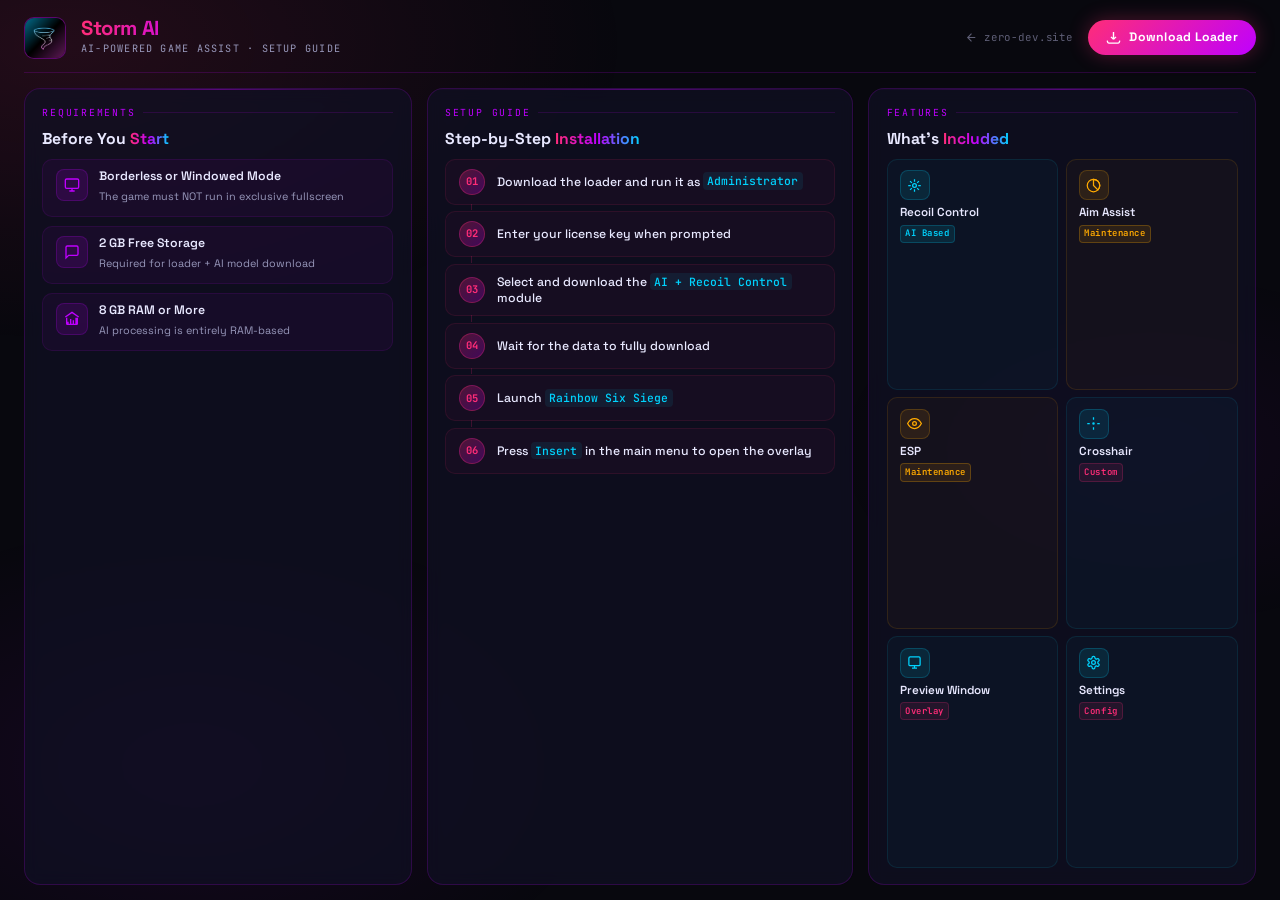
==== storm/index.html @ 6df04416 "add storm setup guide subpage" ====
<!DOCTYPE html>
<html lang="en">
<head>
  <meta charset="UTF-8" />
  <meta name="viewport" content="width=device-width, initial-scale=1.0" />
  <title>Storm AI — Setup Guide</title>
  <link rel="preconnect" href="https://fonts.googleapis.com" />
  <link rel="preconnect" href="https://fonts.gstatic.com" crossorigin />
  <link href="https://fonts.googleapis.com/css2?family=Space+Grotesk:wght@300;400;500;600;700&family=JetBrains+Mono:wght@400;500;700&display=swap" rel="stylesheet" />
  <style>
    *, *::before, *::after { box-sizing: border-box; margin: 0; padding: 0; }

    :root {
      --bg:        #08080E;
      --bg-2:      #0D0D18;
      --bg-3:      #111124;
      --pink:      #FF2D78;
      --purple:    #BF00FF;
      --blue:      #00D4FF;
      --white:     #E8E8FF;
      --muted:     #9898BB;
      --border:    rgba(191,0,255,0.18);
      --grad:      linear-gradient(135deg, #FF2D78, #BF00FF, #00D4FF);
      --grad-text: linear-gradient(90deg, #FF2D78 0%, #BF00FF 50%, #00D4FF 100%);
      --radius:    10px;
      --radius-lg: 16px;
      --mono:      'JetBrains Mono', monospace;
      --sans:      'Space Grotesk', sans-serif;
    }

    html, body {
      height: 100%;
      overflow: hidden;
      background: var(--bg);
      color: var(--white);
      font-family: var(--sans);
      font-size: 15px;
      line-height: 1.5;
    }

    /* ── Ambient background ── */
    body::before {
      content: '';
      position: fixed;
      inset: 0;
      z-index: 0;
      pointer-events: none;
      background:
        radial-gradient(ellipse 80% 60% at 5% 5%,  rgba(255,45,120,0.11) 0%, transparent 55%),
        radial-gradient(ellipse 60% 50% at 15% 85%, rgba(191,0,255,0.08) 0%, transparent 55%),
        radial-gradient(ellipse 50% 40% at 90% 50%, rgba(191,0,255,0.05) 0%, transparent 50%);
    }

    /* ── Layout wrapper ── */
    .page {
      position: relative;
      z-index: 1;
      display: grid;
      grid-template-rows: auto 1fr;
      height: 100vh;
      padding: 1.1rem 1.6rem 1rem;
      gap: 1rem;
      max-width: 1400px;
      margin: 0 auto;
    }

    /* ══════════════════════════════
       HEADER
    ══════════════════════════════ */
    header {
      display: flex;
      align-items: center;
      gap: 1rem;
      padding-bottom: 0.9rem;
      border-bottom: 1px solid var(--border);
    }

    .logo-wrap {
      width: 42px;
      height: 42px;
      border-radius: 10px;
      overflow: hidden;
      border: 1px solid rgba(191,0,255,0.3);
      flex-shrink: 0;
      background: rgba(191,0,255,0.1);
    }
    .logo-wrap img { width: 100%; height: 100%; object-fit: cover; display: block; }

    .header-title {
      display: flex;
      flex-direction: column;
    }
    .header-title h1 {
      font-size: 1.35rem;
      font-weight: 700;
      letter-spacing: -0.02em;
      background: var(--grad-text);
      -webkit-background-clip: text;
      -webkit-text-fill-color: transparent;
      background-clip: text;
      line-height: 1;
    }
    .header-title span {
      font-family: var(--mono);
      font-size: 0.68rem;
      color: var(--muted);
      letter-spacing: 0.12em;
      text-transform: uppercase;
      margin-top: 0.2rem;
    }

    .header-spacer { flex: 1; }

    .back-link {
      font-family: var(--mono);
      font-size: 0.72rem;
      color: var(--muted);
      text-decoration: none;
      display: flex;
      align-items: center;
      gap: 0.4rem;
      opacity: 0.6;
      transition: opacity 0.2s, color 0.2s;
      letter-spacing: 0.08em;
    }
    .back-link:hover { opacity: 1; color: var(--white); }

    .dl-btn {
      display: inline-flex;
      align-items: center;
      gap: 0.55rem;
      padding: 0.55rem 1.2rem;
      border-radius: 100px;
      background: linear-gradient(135deg, var(--pink), var(--purple));
      color: #fff;
      font-weight: 700;
      font-size: 0.82rem;
      text-decoration: none;
      letter-spacing: 0.02em;
      box-shadow: 0 0 20px rgba(255,45,120,0.3);
      transition: box-shadow 0.25s, transform 0.2s;
    }
    .dl-btn:hover {
      box-shadow: 0 0 35px rgba(255,45,120,0.55), 0 0 60px rgba(191,0,255,0.2);
      transform: translateY(-2px);
    }
    .dl-btn svg { width: 15px; height: 15px; flex-shrink: 0; }

    /* ══════════════════════════════
       THREE-COLUMN MAIN GRID
    ══════════════════════════════ */
    .main-grid {
      display: grid;
      grid-template-columns: 1fr 1.1fr 1fr;
      gap: 1rem;
      min-height: 0;
    }

    /* ── Column card ── */
    .col-card {
      background: rgba(17,17,36,0.7);
      border: 1px solid var(--border);
      border-radius: var(--radius-lg);
      padding: 1.1rem 1.15rem;
      backdrop-filter: blur(8px);
      display: flex;
      flex-direction: column;
      gap: 0.65rem;
      overflow: hidden;
      position: relative;
      transition: border-color 0.3s;
    }
    .col-card::before {
      content: '';
      position: absolute;
      top: 0; left: 0; right: 0;
      height: 1px;
      background: linear-gradient(90deg, transparent, rgba(191,0,255,0.4), transparent);
    }

    .col-label {
      font-family: var(--mono);
      font-size: 0.65rem;
      letter-spacing: 0.18em;
      text-transform: uppercase;
      color: var(--purple);
      display: flex;
      align-items: center;
      gap: 0.5rem;
    }
    .col-label::after {
      content: '';
      flex: 1;
      height: 1px;
      background: rgba(191,0,255,0.15);
    }
    .col-title {
      font-size: 1.05rem;
      font-weight: 700;
      color: var(--white);
      line-height: 1.2;
    }
    .col-title span {
      background: var(--grad-text);
      -webkit-background-clip: text;
      -webkit-text-fill-color: transparent;
      background-clip: text;
    }

    /* ══════════════════════════════
       REQUIREMENTS
    ══════════════════════════════ */
    .req-list {
      display: flex;
      flex-direction: column;
      gap: 0.55rem;
      flex: 1;
    }

    .req-item {
      display: flex;
      align-items: flex-start;
      gap: 0.75rem;
      padding: 0.65rem 0.85rem;
      background: rgba(191,0,255,0.05);
      border: 1px solid rgba(191,0,255,0.1);
      border-radius: var(--radius);
      transition: border-color 0.25s, background 0.25s, transform 0.2s;
      cursor: default;
    }
    .req-item:hover {
      border-color: rgba(191,0,255,0.35);
      background: rgba(191,0,255,0.1);
      transform: translateX(4px);
    }
    .req-icon {
      width: 32px;
      height: 32px;
      border-radius: 8px;
      background: rgba(191,0,255,0.12);
      border: 1px solid rgba(191,0,255,0.2);
      display: flex;
      align-items: center;
      justify-content: center;
      flex-shrink: 0;
      color: var(--purple);
    }
    .req-icon svg { width: 16px; height: 16px; }
    .req-text strong {
      display: block;
      font-size: 0.82rem;
      font-weight: 600;
      color: var(--white);
      line-height: 1.2;
    }
    .req-text small {
      font-size: 0.72rem;
      color: var(--muted);
    }

    /* ══════════════════════════════
       SETUP STEPS
    ══════════════════════════════ */
    .steps-list {
      display: flex;
      flex-direction: column;
      gap: 0.45rem;
      flex: 1;
    }

    .step-item {
      display: flex;
      align-items: center;
      gap: 0.8rem;
      padding: 0.6rem 0.85rem;
      background: rgba(255,45,120,0.04);
      border: 1px solid rgba(255,45,120,0.1);
      border-radius: var(--radius);
      transition: border-color 0.25s, background 0.25s, transform 0.2s;
      cursor: default;
      position: relative;
    }
    .step-item:hover {
      border-color: rgba(255,45,120,0.35);
      background: rgba(255,45,120,0.09);
      transform: translateX(4px);
    }
    .step-num {
      width: 26px;
      height: 26px;
      border-radius: 50%;
      background: linear-gradient(135deg, rgba(255,45,120,0.25), rgba(191,0,255,0.25));
      border: 1px solid rgba(255,45,120,0.3);
      display: flex;
      align-items: center;
      justify-content: center;
      font-family: var(--mono);
      font-size: 0.7rem;
      font-weight: 700;
      color: var(--pink);
      flex-shrink: 0;
    }
    .step-text {
      font-size: 0.82rem;
      color: var(--white);
      font-weight: 500;
      line-height: 1.3;
    }
    .step-text code {
      font-family: var(--mono);
      font-size: 0.76rem;
      color: var(--blue);
      background: rgba(0,212,255,0.08);
      padding: 0.1em 0.4em;
      border-radius: 4px;
    }

    /* connector line between steps */
    .step-item:not(:last-child)::after {
      content: '';
      position: absolute;
      left: calc(0.85rem + 12px);
      bottom: -0.45rem;
      width: 1px;
      height: 0.45rem;
      background: rgba(255,45,120,0.2);
      pointer-events: none;
    }

    /* ══════════════════════════════
       FEATURES
    ══════════════════════════════ */
    .features-grid {
      display: grid;
      grid-template-columns: 1fr 1fr;
      gap: 0.5rem;
      flex: 1;
    }

    .feature-card {
      display: flex;
      flex-direction: column;
      align-items: flex-start;
      gap: 0.35rem;
      padding: 0.7rem 0.8rem;
      background: rgba(0,212,255,0.03);
      border: 1px solid rgba(0,212,255,0.1);
      border-radius: var(--radius);
      transition: border-color 0.25s, background 0.25s, transform 0.2s, box-shadow 0.25s;
      cursor: default;
      position: relative;
      overflow: hidden;
    }
    .feature-card:hover {
      border-color: rgba(0,212,255,0.35);
      background: rgba(0,212,255,0.08);
      transform: translateY(-3px);
      box-shadow: 0 8px 24px rgba(0,0,0,0.3), 0 0 20px rgba(0,212,255,0.08);
    }
    .feature-card.maintenance {
      border-color: rgba(255,170,0,0.12);
      background: rgba(255,170,0,0.03);
    }
    .feature-card.maintenance:hover {
      border-color: rgba(255,170,0,0.3);
      background: rgba(255,170,0,0.07);
      box-shadow: 0 8px 24px rgba(0,0,0,0.3), 0 0 20px rgba(255,170,0,0.08);
    }

    .feat-icon {
      width: 30px;
      height: 30px;
      border-radius: 8px;
      background: rgba(0,212,255,0.1);
      border: 1px solid rgba(0,212,255,0.2);
      display: flex;
      align-items: center;
      justify-content: center;
      color: var(--blue);
    }
    .feat-icon svg { width: 15px; height: 15px; }
    .feature-card.maintenance .feat-icon {
      background: rgba(255,170,0,0.1);
      border-color: rgba(255,170,0,0.2);
      color: #ffaa00;
    }

    .feat-name {
      font-size: 0.78rem;
      font-weight: 600;
      color: var(--white);
      line-height: 1.2;
    }
    .feat-tag {
      font-family: var(--mono);
      font-size: 0.6rem;
      font-weight: 600;
      letter-spacing: 0.06em;
      padding: 0.15em 0.5em;
      border-radius: 4px;
    }
    .feat-tag.ai {
      background: rgba(0,212,255,0.1);
      color: var(--blue);
      border: 1px solid rgba(0,212,255,0.2);
    }
    .feat-tag.maint {
      background: rgba(255,170,0,0.1);
      color: #ffaa00;
      border: 1px solid rgba(255,170,0,0.25);
    }
    .feat-tag.std {
      background: rgba(255,45,120,0.1);
      color: var(--pink);
      border: 1px solid rgba(255,45,120,0.2);
    }

    /* scrollbar (just in case on small screens) */
    ::-webkit-scrollbar { width: 4px; }
    ::-webkit-scrollbar-track { background: transparent; }
    ::-webkit-scrollbar-thumb { background: var(--purple); border-radius: 2px; }
  </style>
</head>
<body>

<div class="page">

  <!-- ════════ HEADER ════════ -->
  <header>
    <div class="logo-wrap">
      <img src="../assets/logos/stormai.png" alt="Storm AI" />
    </div>
    <div class="header-title">
      <h1>Storm AI</h1>
      <span>AI-Powered Game Assist · Setup Guide</span>
    </div>
    <div class="header-spacer"></div>
    <a href="https://zero-dev.site" class="back-link">
      <svg viewBox="0 0 24 24" fill="none" stroke="currentColor" stroke-width="2" width="13" height="13"><path d="M19 12H5M12 5l-7 7 7 7"/></svg>
      zero-dev.site
    </a>
    <a href="https://pub-0d397863dbcf4951a6ac7777b02cb3f5.r2.dev/StormLoader.exe" class="dl-btn" download>
      <svg viewBox="0 0 24 24" fill="none" stroke="currentColor" stroke-width="2.2"><path d="M12 15V3m0 12-4-4m4 4 4-4M2 17l.621 2.485A2 2 0 0 0 4.561 21h14.878a2 2 0 0 0 1.94-1.515L22 17"/></svg>
      Download Loader
    </a>
  </header>

  <!-- ════════ MAIN GRID ════════ -->
  <div class="main-grid">

    <!-- ── COLUMN 1: Requirements ── -->
    <div class="col-card">
      <div class="col-label">Requirements</div>
      <div class="col-title">Before You <span>Start</span></div>

      <div class="req-list">

        <div class="req-item">
          <div class="req-icon">
            <svg viewBox="0 0 24 24" fill="none" stroke="currentColor" stroke-width="2"><rect x="2" y="3" width="20" height="14" rx="2"/><path d="M8 21h8M12 17v4"/></svg>
          </div>
          <div class="req-text">
            <strong>Borderless or Windowed Mode</strong>
            <small>The game must NOT run in exclusive fullscreen</small>
          </div>
        </div>

        <div class="req-item">
          <div class="req-icon">
            <svg viewBox="0 0 24 24" fill="none" stroke="currentColor" stroke-width="2"><path d="M21 15a2 2 0 0 1-2 2H7l-4 4V5a2 2 0 0 1 2-2h14a2 2 0 0 1 2 2z"/></svg>
          </div>
          <div class="req-text">
            <strong>2 GB Free Storage</strong>
            <small>Required for loader + AI model download</small>
          </div>
        </div>

        <div class="req-item">
          <div class="req-icon">
            <svg viewBox="0 0 24 24" fill="none" stroke="currentColor" stroke-width="2"><path d="M6 19v-3M10 19v-7M14 19v-5M18 19v-9M2 9l10-7 10 7M4 10v9a1 1 0 0 0 1 1h14a1 1 0 0 0 1-1v-9"/></svg>
          </div>
          <div class="req-text">
            <strong>8 GB RAM or More</strong>
            <small>AI processing is entirely RAM-based</small>
          </div>
        </div>

      </div>
    </div>

    <!-- ── COLUMN 2: Setup Steps ── -->
    <div class="col-card">
      <div class="col-label">Setup Guide</div>
      <div class="col-title">Step-by-Step <span>Installation</span></div>

      <div class="steps-list">

        <div class="step-item">
          <div class="step-num">01</div>
          <div class="step-text">Download the loader and run it as <code>Administrator</code></div>
        </div>

        <div class="step-item">
          <div class="step-num">02</div>
          <div class="step-text">Enter your license key when prompted</div>
        </div>

        <div class="step-item">
          <div class="step-num">03</div>
          <div class="step-text">Select and download the <code>AI + Recoil Control</code> module</div>
        </div>

        <div class="step-item">
          <div class="step-num">04</div>
          <div class="step-text">Wait for the data to fully download</div>
        </div>

        <div class="step-item">
          <div class="step-num">05</div>
          <div class="step-text">Launch <code>Rainbow Six Siege</code></div>
        </div>

        <div class="step-item">
          <div class="step-num">06</div>
          <div class="step-text">Press <code>Insert</code> in the main menu to open the overlay</div>
        </div>

      </div>
    </div>

    <!-- ── COLUMN 3: Features ── -->
    <div class="col-card">
      <div class="col-label">Features</div>
      <div class="col-title">What's <span>Included</span></div>

      <div class="features-grid">

        <div class="feature-card">
          <div class="feat-icon">
            <svg viewBox="0 0 24 24" fill="none" stroke="currentColor" stroke-width="2"><circle cx="12" cy="12" r="3"/><path d="M12 2v4M12 18v4M4.93 4.93l2.83 2.83M16.24 16.24l2.83 2.83M2 12h4M18 12h4M4.93 19.07l2.83-2.83M16.24 7.76l2.83-2.83"/></svg>
          </div>
          <div class="feat-name">Recoil Control</div>
          <span class="feat-tag ai">AI Based</span>
        </div>

        <div class="feature-card maintenance">
          <div class="feat-icon">
            <svg viewBox="0 0 24 24" fill="none" stroke="currentColor" stroke-width="2"><circle cx="12" cy="12" r="10"/><path d="M22 12A10 10 0 0 0 12 2v10l7.07 7.07A10 10 0 0 0 22 12z"/></svg>
          </div>
          <div class="feat-name">Aim Assist</div>
          <span class="feat-tag maint">Maintenance</span>
        </div>

        <div class="feature-card maintenance">
          <div class="feat-icon">
            <svg viewBox="0 0 24 24" fill="none" stroke="currentColor" stroke-width="2"><path d="M1 12s4-8 11-8 11 8 11 8-4 8-11 8-11-8-11-8z"/><circle cx="12" cy="12" r="3"/></svg>
          </div>
          <div class="feat-name">ESP</div>
          <span class="feat-tag maint">Maintenance</span>
        </div>

        <div class="feature-card">
          <div class="feat-icon">
            <svg viewBox="0 0 24 24" fill="none" stroke="currentColor" stroke-width="2"><circle cx="12" cy="12" r="1"/><path d="M12 2v4M12 18v4M2 12h4M18 12h4"/></svg>
          </div>
          <div class="feat-name">Crosshair</div>
          <span class="feat-tag std">Custom</span>
        </div>

        <div class="feature-card">
          <div class="feat-icon">
            <svg viewBox="0 0 24 24" fill="none" stroke="currentColor" stroke-width="2"><rect x="3" y="3" width="18" height="14" rx="2"/><path d="M8 21h8M12 17v4"/></svg>
          </div>
          <div class="feat-name">Preview Window</div>
          <span class="feat-tag std">Overlay</span>
        </div>

        <div class="feature-card">
          <div class="feat-icon">
            <svg viewBox="0 0 24 24" fill="none" stroke="currentColor" stroke-width="2"><path d="M12.22 2h-.44a2 2 0 0 0-2 2v.18a2 2 0 0 1-1 1.73l-.43.25a2 2 0 0 1-2 0l-.15-.08a2 2 0 0 0-2.73.73l-.22.38a2 2 0 0 0 .73 2.73l.15.1a2 2 0 0 1 1 1.72v.51a2 2 0 0 1-1 1.74l-.15.09a2 2 0 0 0-.73 2.73l.22.38a2 2 0 0 0 2.73.73l.15-.08a2 2 0 0 1 2 0l.43.25a2 2 0 0 1 1 1.73V20a2 2 0 0 0 2 2h.44a2 2 0 0 0 2-2v-.18a2 2 0 0 1 1-1.73l.43-.25a2 2 0 0 1 2 0l.15.08a2 2 0 0 0 2.73-.73l.22-.39a2 2 0 0 0-.73-2.73l-.15-.08a2 2 0 0 1-1-1.74v-.5a2 2 0 0 1 1-1.74l.15-.09a2 2 0 0 0 .73-2.73l-.22-.38a2 2 0 0 0-2.73-.73l-.15.08a2 2 0 0 1-2 0l-.43-.25a2 2 0 0 1-1-1.73V4a2 2 0 0 0-2-2z"/><circle cx="12" cy="12" r="3"/></svg>
          </div>
          <div class="feat-name">Settings</div>
          <span class="feat-tag std">Config</span>
        </div>

      </div>
    </div>

  </div>
</div>

</body>
</html>
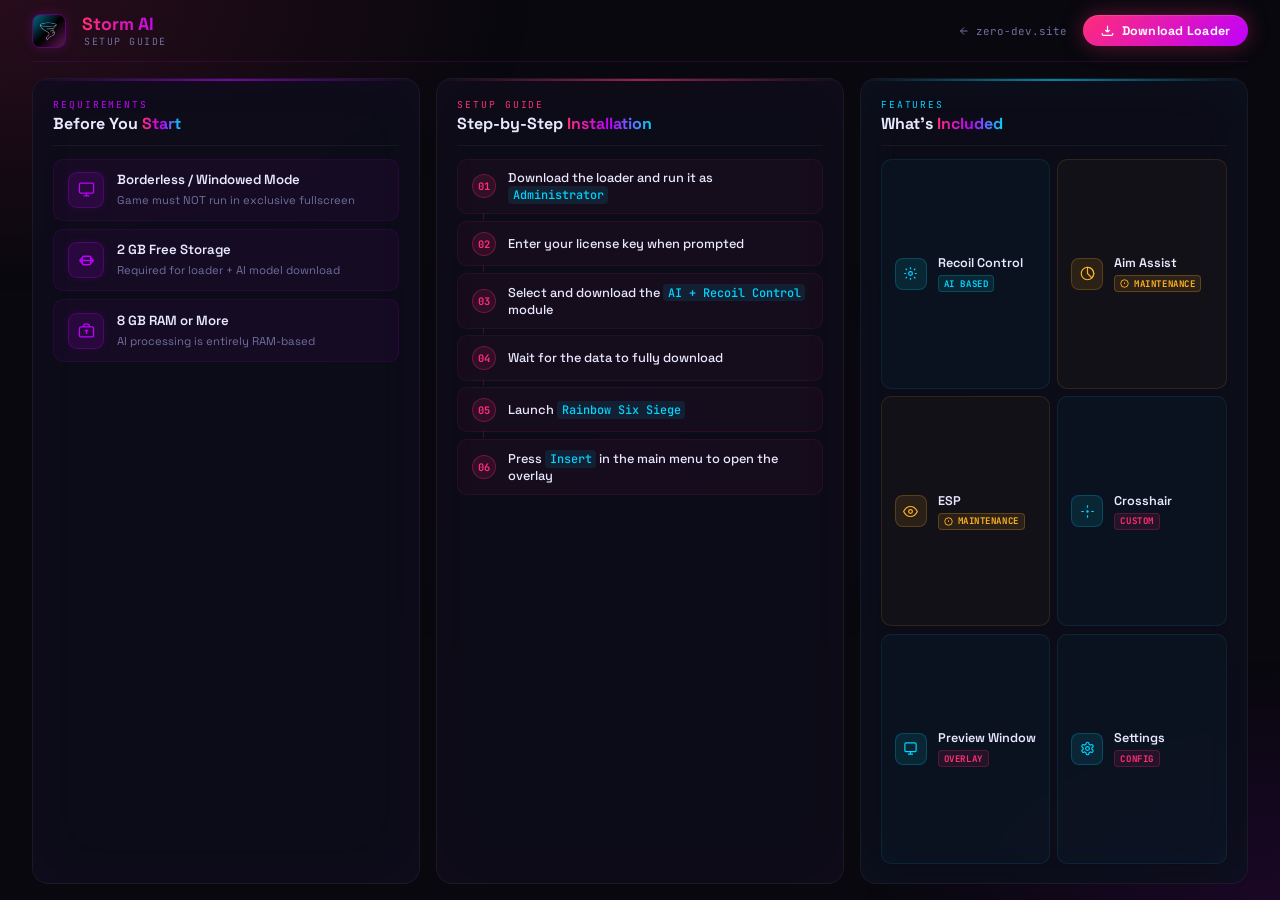
==== commit 5a40d7d0: "redesign storm page: compact cards, proper layout, premium look" ====
--- a/storm/index.html
+++ b/storm/index.html
@@ -1,9 +1,9 @@
-<!DOCTYPE html>
+﻿<!DOCTYPE html>
 <html lang="en">
 <head>
   <meta charset="UTF-8" />
   <meta name="viewport" content="width=device-width, initial-scale=1.0" />
-  <title>Storm AI — Setup Guide</title>
+  <title>Storm AI â€” Setup Guide</title>
   <link rel="preconnect" href="https://fonts.googleapis.com" />
   <link rel="preconnect" href="https://fonts.gstatic.com" crossorigin />
   <link href="https://fonts.googleapis.com/css2?family=Space+Grotesk:wght@300;400;500;600;700&family=JetBrains+Mono:wght@400;500;700&display=swap" rel="stylesheet" />
@@ -11,432 +11,287 @@
     *, *::before, *::after { box-sizing: border-box; margin: 0; padding: 0; }
 
     :root {
-      --bg:        #08080E;
-      --bg-2:      #0D0D18;
-      --bg-3:      #111124;
-      --pink:      #FF2D78;
-      --purple:    #BF00FF;
-      --blue:      #00D4FF;
-      --white:     #E8E8FF;
-      --muted:     #9898BB;
-      --border:    rgba(191,0,255,0.18);
-      --grad:      linear-gradient(135deg, #FF2D78, #BF00FF, #00D4FF);
-      --grad-text: linear-gradient(90deg, #FF2D78 0%, #BF00FF 50%, #00D4FF 100%);
-      --radius:    10px;
-      --radius-lg: 16px;
-      --mono:      'JetBrains Mono', monospace;
-      --sans:      'Space Grotesk', sans-serif;
+      --bg:      #08080E;
+      --card:    rgba(14,14,26,0.85);
+      --pink:    #FF2D78;
+      --purple:  #BF00FF;
+      --blue:    #00D4FF;
+      --amber:   #FFB020;
+      --white:   #E8E8FF;
+      --muted:   #7070A0;
+      --sans:    'Space Grotesk', sans-serif;
+      --mono:    'JetBrains Mono', monospace;
     }
 
     html, body {
-      height: 100%;
-      overflow: hidden;
+      height: 100%; overflow: hidden;
       background: var(--bg);
       color: var(--white);
       font-family: var(--sans);
-      font-size: 15px;
-      line-height: 1.5;
-    }
-
-    /* ── Ambient background ── */
+    }
+
+    /* ambient glow */
     body::before {
       content: '';
-      position: fixed;
-      inset: 0;
-      z-index: 0;
-      pointer-events: none;
+      position: fixed; inset: 0; z-index: 0; pointer-events: none;
       background:
-        radial-gradient(ellipse 80% 60% at 5% 5%,  rgba(255,45,120,0.11) 0%, transparent 55%),
-        radial-gradient(ellipse 60% 50% at 15% 85%, rgba(191,0,255,0.08) 0%, transparent 55%),
-        radial-gradient(ellipse 50% 40% at 90% 50%, rgba(191,0,255,0.05) 0%, transparent 50%);
-    }
-
-    /* ── Layout wrapper ── */
+        radial-gradient(ellipse 70% 55% at 0% 0%,   rgba(255,45,120,0.13)  0%, transparent 60%),
+        radial-gradient(ellipse 55% 45% at 100% 100%, rgba(191,0,255,0.10) 0%, transparent 60%),
+        radial-gradient(ellipse 40% 40% at 50% 50%,  rgba(191,0,255,0.04)  0%, transparent 70%);
+    }
+
+    /* â”€â”€â”€ PAGE SHELL â”€â”€â”€ */
     .page {
-      position: relative;
-      z-index: 1;
+      position: relative; z-index: 1;
+      height: 100vh;
       display: grid;
-      grid-template-rows: auto 1fr;
-      height: 100vh;
-      padding: 1.1rem 1.6rem 1rem;
-      gap: 1rem;
-      max-width: 1400px;
+      grid-template-rows: 62px 1fr;
+      padding: 0 2rem;
+      max-width: 1380px;
       margin: 0 auto;
-    }
-
-    /* ══════════════════════════════
-       HEADER
-    ══════════════════════════════ */
-    header {
+      gap: 0;
+    }
+
+    /* â”€â”€â”€ TOPBAR â”€â”€â”€ */
+    .topbar {
       display: flex;
       align-items: center;
       gap: 1rem;
-      padding-bottom: 0.9rem;
-      border-bottom: 1px solid var(--border);
-    }
-
-    .logo-wrap {
-      width: 42px;
-      height: 42px;
-      border-radius: 10px;
-      overflow: hidden;
-      border: 1px solid rgba(191,0,255,0.3);
-      flex-shrink: 0;
-      background: rgba(191,0,255,0.1);
-    }
-    .logo-wrap img { width: 100%; height: 100%; object-fit: cover; display: block; }
-
-    .header-title {
+      border-bottom: 1px solid rgba(191,0,255,0.15);
+    }
+    .logo-img {
+      width: 34px; height: 34px;
+      border-radius: 8px;
+      object-fit: cover;
+      border: 1px solid rgba(191,0,255,0.35);
+      box-shadow: 0 0 12px rgba(191,0,255,0.2);
+    }
+    .brand-name {
+      font-size: 1.1rem; font-weight: 700;
+      background: linear-gradient(90deg, var(--pink), var(--purple));
+      -webkit-background-clip: text; -webkit-text-fill-color: transparent; background-clip: text;
+    }
+    .brand-sub {
+      font-family: var(--mono); font-size: 0.62rem;
+      color: var(--muted); letter-spacing: 0.15em; text-transform: uppercase;
+      margin-left: 0.15rem;
+    }
+    .topbar-spacer { flex: 1; }
+    .back-btn {
+      font-family: var(--mono); font-size: 0.68rem;
+      color: var(--muted); text-decoration: none;
+      display: flex; align-items: center; gap: 0.35rem;
+      transition: color 0.2s;
+    }
+    .back-btn:hover { color: var(--white); }
+    .dl-btn {
+      display: inline-flex; align-items: center; gap: 0.5rem;
+      padding: 0.48rem 1.1rem;
+      border-radius: 100px;
+      background: linear-gradient(135deg, var(--pink) 0%, var(--purple) 100%);
+      color: #fff; font-weight: 700; font-size: 0.78rem;
+      text-decoration: none; letter-spacing: 0.02em;
+      box-shadow: 0 0 22px rgba(255,45,120,0.35), inset 0 1px 0 rgba(255,255,255,0.12);
+      transition: box-shadow 0.25s, transform 0.2s;
+    }
+    .dl-btn:hover {
+      box-shadow: 0 0 40px rgba(255,45,120,0.6), 0 0 80px rgba(191,0,255,0.2), inset 0 1px 0 rgba(255,255,255,0.15);
+      transform: translateY(-2px);
+    }
+    .dl-btn svg { width: 13px; height: 13px; }
+
+    /* â”€â”€â”€ THREE COLUMNS â”€â”€â”€ */
+    .cols {
+      display: grid;
+      grid-template-columns: 1fr 1.05fr 1fr;
+      gap: 1rem;
+      padding: 1rem 0 1rem;
+    }
+
+    .col {
+      background: var(--card);
+      border: 1px solid rgba(255,255,255,0.06);
+      border-radius: 16px;
+      padding: 1.2rem 1.25rem;
+      backdrop-filter: blur(16px);
       display: flex;
       flex-direction: column;
-    }
-    .header-title h1 {
-      font-size: 1.35rem;
-      font-weight: 700;
-      letter-spacing: -0.02em;
-      background: var(--grad-text);
-      -webkit-background-clip: text;
-      -webkit-text-fill-color: transparent;
-      background-clip: text;
-      line-height: 1;
-    }
-    .header-title span {
-      font-family: var(--mono);
-      font-size: 0.68rem;
-      color: var(--muted);
-      letter-spacing: 0.12em;
-      text-transform: uppercase;
-      margin-top: 0.2rem;
-    }
-
-    .header-spacer { flex: 1; }
-
-    .back-link {
-      font-family: var(--mono);
-      font-size: 0.72rem;
-      color: var(--muted);
-      text-decoration: none;
-      display: flex;
-      align-items: center;
-      gap: 0.4rem;
-      opacity: 0.6;
-      transition: opacity 0.2s, color 0.2s;
-      letter-spacing: 0.08em;
-    }
-    .back-link:hover { opacity: 1; color: var(--white); }
-
-    .dl-btn {
-      display: inline-flex;
-      align-items: center;
-      gap: 0.55rem;
-      padding: 0.55rem 1.2rem;
-      border-radius: 100px;
-      background: linear-gradient(135deg, var(--pink), var(--purple));
-      color: #fff;
-      font-weight: 700;
-      font-size: 0.82rem;
-      text-decoration: none;
-      letter-spacing: 0.02em;
-      box-shadow: 0 0 20px rgba(255,45,120,0.3);
-      transition: box-shadow 0.25s, transform 0.2s;
-    }
-    .dl-btn:hover {
-      box-shadow: 0 0 35px rgba(255,45,120,0.55), 0 0 60px rgba(191,0,255,0.2);
-      transform: translateY(-2px);
-    }
-    .dl-btn svg { width: 15px; height: 15px; flex-shrink: 0; }
-
-    /* ══════════════════════════════
-       THREE-COLUMN MAIN GRID
-    ══════════════════════════════ */
-    .main-grid {
-      display: grid;
-      grid-template-columns: 1fr 1.1fr 1fr;
-      gap: 1rem;
-      min-height: 0;
-    }
-
-    /* ── Column card ── */
-    .col-card {
-      background: rgba(17,17,36,0.7);
-      border: 1px solid var(--border);
-      border-radius: var(--radius-lg);
-      padding: 1.1rem 1.15rem;
-      backdrop-filter: blur(8px);
-      display: flex;
-      flex-direction: column;
-      gap: 0.65rem;
+      gap: 0.8rem;
+      position: relative;
       overflow: hidden;
-      position: relative;
-      transition: border-color 0.3s;
-    }
-    .col-card::before {
-      content: '';
-      position: absolute;
-      top: 0; left: 0; right: 0;
-      height: 1px;
-      background: linear-gradient(90deg, transparent, rgba(191,0,255,0.4), transparent);
-    }
-
-    .col-label {
-      font-family: var(--mono);
-      font-size: 0.65rem;
-      letter-spacing: 0.18em;
-      text-transform: uppercase;
-      color: var(--purple);
-      display: flex;
-      align-items: center;
-      gap: 0.5rem;
-    }
-    .col-label::after {
-      content: '';
-      flex: 1;
-      height: 1px;
-      background: rgba(191,0,255,0.15);
-    }
-    .col-title {
-      font-size: 1.05rem;
-      font-weight: 700;
-      color: var(--white);
+    }
+    /* top accent line per column */
+    .col-req::before  { content:''; position:absolute; top:0; left:0; right:0; height:2px; background:linear-gradient(90deg,transparent,rgba(191,0,255,0.6),transparent); }
+    .col-steps::before { content:''; position:absolute; top:0; left:0; right:0; height:2px; background:linear-gradient(90deg,transparent,rgba(255,45,120,0.6),transparent); }
+    .col-feat::before  { content:''; position:absolute; top:0; left:0; right:0; height:2px; background:linear-gradient(90deg,transparent,rgba(0,212,255,0.6),transparent); }
+
+    /* subtle inner glow */
+    .col-req  { box-shadow: inset 0 0 60px rgba(191,0,255,0.03); }
+    .col-steps { box-shadow: inset 0 0 60px rgba(255,45,120,0.03); }
+    .col-feat  { box-shadow: inset 0 0 60px rgba(0,212,255,0.03); }
+
+    /* col header */
+    .col-hd {
+      display: flex; flex-direction: column; gap: 0.15rem;
+      padding-bottom: 0.75rem;
+      border-bottom: 1px solid rgba(255,255,255,0.05);
+    }
+    .col-eyebrow {
+      font-family: var(--mono); font-size: 0.6rem;
+      letter-spacing: 0.2em; text-transform: uppercase;
+    }
+    .col-req  .col-eyebrow { color: var(--purple); }
+    .col-steps .col-eyebrow { color: var(--pink); }
+    .col-feat  .col-eyebrow { color: var(--blue); }
+
+    .col-hd h2 {
+      font-size: 1rem; font-weight: 700; color: var(--white);
       line-height: 1.2;
     }
-    .col-title span {
-      background: var(--grad-text);
-      -webkit-background-clip: text;
-      -webkit-text-fill-color: transparent;
-      background-clip: text;
-    }
-
-    /* ══════════════════════════════
-       REQUIREMENTS
-    ══════════════════════════════ */
-    .req-list {
-      display: flex;
-      flex-direction: column;
-      gap: 0.55rem;
-      flex: 1;
-    }
-
-    .req-item {
-      display: flex;
-      align-items: flex-start;
-      gap: 0.75rem;
-      padding: 0.65rem 0.85rem;
+    .col-hd h2 em {
+      font-style: normal;
+      background: linear-gradient(90deg, var(--pink), var(--purple), var(--blue));
+      -webkit-background-clip: text; -webkit-text-fill-color: transparent; background-clip: text;
+    }
+
+    /* â”€â”€â”€ REQUIREMENTS â”€â”€â”€ */
+    .req-list { display: flex; flex-direction: column; gap: 0.5rem; flex: 1; }
+
+    .req-row {
+      display: flex; align-items: center; gap: 0.8rem;
+      padding: 0.7rem 0.9rem;
+      border-radius: 10px;
       background: rgba(191,0,255,0.05);
       border: 1px solid rgba(191,0,255,0.1);
-      border-radius: var(--radius);
-      transition: border-color 0.25s, background 0.25s, transform 0.2s;
       cursor: default;
-    }
-    .req-item:hover {
-      border-color: rgba(191,0,255,0.35);
-      background: rgba(191,0,255,0.1);
-      transform: translateX(4px);
-    }
-    .req-icon {
-      width: 32px;
-      height: 32px;
-      border-radius: 8px;
+      transition: background 0.22s, border-color 0.22s, transform 0.2s;
+    }
+    .req-row:hover {
       background: rgba(191,0,255,0.12);
-      border: 1px solid rgba(191,0,255,0.2);
-      display: flex;
-      align-items: center;
-      justify-content: center;
-      flex-shrink: 0;
+      border-color: rgba(191,0,255,0.4);
+      transform: translateX(5px);
+    }
+    .req-ico {
+      width: 36px; height: 36px; border-radius: 9px; flex-shrink: 0;
+      background: rgba(191,0,255,0.12); border: 1px solid rgba(191,0,255,0.25);
+      display: flex; align-items: center; justify-content: center;
       color: var(--purple);
-    }
-    .req-icon svg { width: 16px; height: 16px; }
-    .req-text strong {
-      display: block;
-      font-size: 0.82rem;
-      font-weight: 600;
-      color: var(--white);
-      line-height: 1.2;
-    }
-    .req-text small {
-      font-size: 0.72rem;
-      color: var(--muted);
-    }
-
-    /* ══════════════════════════════
-       SETUP STEPS
-    ══════════════════════════════ */
-    .steps-list {
-      display: flex;
-      flex-direction: column;
+      box-shadow: 0 0 10px rgba(191,0,255,0.1);
+    }
+    .req-ico svg { width: 17px; height: 17px; }
+    .req-body strong { display: block; font-size: 0.83rem; font-weight: 600; color: var(--white); }
+    .req-body span   { font-size: 0.71rem; color: var(--muted); }
+
+    /* â”€â”€â”€ STEPS â”€â”€â”€ */
+    .steps-list { display: flex; flex-direction: column; gap: 0.42rem; flex: 1; }
+
+    .step {
+      display: flex; align-items: center; gap: 0.75rem;
+      padding: 0.6rem 0.85rem;
+      border-radius: 10px;
+      background: rgba(255,45,120,0.04);
+      border: 1px solid rgba(255,45,120,0.09);
+      cursor: default;
+      transition: background 0.22s, border-color 0.22s, transform 0.2s;
+      position: relative;
+    }
+    .step:hover {
+      background: rgba(255,45,120,0.1);
+      border-color: rgba(255,45,120,0.4);
+      transform: translateX(5px);
+    }
+    .step-n {
+      width: 24px; height: 24px; border-radius: 50%; flex-shrink: 0;
+      background: rgba(255,45,120,0.12); border: 1px solid rgba(255,45,120,0.3);
+      display: flex; align-items: center; justify-content: center;
+      font-family: var(--mono); font-size: 0.65rem; font-weight: 700; color: var(--pink);
+    }
+    .step-txt {
+      font-size: 0.8rem; font-weight: 500; color: var(--white); line-height: 1.35;
+    }
+    .step-txt code {
+      font-family: var(--mono); font-size: 0.74rem; color: var(--blue);
+      background: rgba(0,212,255,0.1); padding: 0.08em 0.4em; border-radius: 4px;
+    }
+    /* connector */
+    .step:not(:last-child)::after {
+      content:'';
+      position: absolute; left: calc(0.85rem + 11px); bottom: -0.42rem;
+      width: 1px; height: 0.42rem;
+      background: rgba(255,45,120,0.18);
+    }
+
+    /* â”€â”€â”€ FEATURES â”€â”€â”€ */
+    .feat-grid {
+      display: grid;
+      grid-template-columns: 1fr 1fr;
       gap: 0.45rem;
       flex: 1;
     }
 
-    .step-item {
-      display: flex;
-      align-items: center;
-      gap: 0.8rem;
-      padding: 0.6rem 0.85rem;
-      background: rgba(255,45,120,0.04);
-      border: 1px solid rgba(255,45,120,0.1);
-      border-radius: var(--radius);
-      transition: border-color 0.25s, background 0.25s, transform 0.2s;
+    .feat {
+      padding: 0.7rem 0.8rem;
+      border-radius: 10px;
+      border: 1px solid rgba(0,212,255,0.1);
+      background: rgba(0,212,255,0.03);
+      display: flex; align-items: center; gap: 0.7rem;
       cursor: default;
-      position: relative;
-    }
-    .step-item:hover {
-      border-color: rgba(255,45,120,0.35);
-      background: rgba(255,45,120,0.09);
-      transform: translateX(4px);
-    }
-    .step-num {
-      width: 26px;
-      height: 26px;
-      border-radius: 50%;
-      background: linear-gradient(135deg, rgba(255,45,120,0.25), rgba(191,0,255,0.25));
-      border: 1px solid rgba(255,45,120,0.3);
-      display: flex;
-      align-items: center;
-      justify-content: center;
-      font-family: var(--mono);
-      font-size: 0.7rem;
-      font-weight: 700;
-      color: var(--pink);
-      flex-shrink: 0;
-    }
-    .step-text {
-      font-size: 0.82rem;
-      color: var(--white);
-      font-weight: 500;
-      line-height: 1.3;
-    }
-    .step-text code {
-      font-family: var(--mono);
-      font-size: 0.76rem;
+      transition: background 0.22s, border-color 0.22s, transform 0.18s, box-shadow 0.22s;
+    }
+    .feat:hover {
+      background: rgba(0,212,255,0.09);
+      border-color: rgba(0,212,255,0.38);
+      transform: translateY(-3px);
+      box-shadow: 0 8px 28px rgba(0,0,0,0.35), 0 0 20px rgba(0,212,255,0.08);
+    }
+    .feat.maint { border-color: rgba(255,176,32,0.12); background: rgba(255,176,32,0.03); }
+    .feat.maint:hover {
+      background: rgba(255,176,32,0.09);
+      border-color: rgba(255,176,32,0.38);
+      box-shadow: 0 8px 28px rgba(0,0,0,0.35), 0 0 20px rgba(255,176,32,0.08);
+    }
+
+    .feat-ico {
+      width: 32px; height: 32px; border-radius: 8px; flex-shrink: 0;
+      display: flex; align-items: center; justify-content: center;
+      background: rgba(0,212,255,0.1); border: 1px solid rgba(0,212,255,0.22);
       color: var(--blue);
-      background: rgba(0,212,255,0.08);
-      padding: 0.1em 0.4em;
-      border-radius: 4px;
-    }
-
-    /* connector line between steps */
-    .step-item:not(:last-child)::after {
-      content: '';
-      position: absolute;
-      left: calc(0.85rem + 12px);
-      bottom: -0.45rem;
-      width: 1px;
-      height: 0.45rem;
-      background: rgba(255,45,120,0.2);
-      pointer-events: none;
-    }
-
-    /* ══════════════════════════════
-       FEATURES
-    ══════════════════════════════ */
-    .features-grid {
-      display: grid;
-      grid-template-columns: 1fr 1fr;
-      gap: 0.5rem;
-      flex: 1;
-    }
-
-    .feature-card {
-      display: flex;
-      flex-direction: column;
-      align-items: flex-start;
-      gap: 0.35rem;
-      padding: 0.7rem 0.8rem;
-      background: rgba(0,212,255,0.03);
-      border: 1px solid rgba(0,212,255,0.1);
-      border-radius: var(--radius);
-      transition: border-color 0.25s, background 0.25s, transform 0.2s, box-shadow 0.25s;
-      cursor: default;
-      position: relative;
-      overflow: hidden;
-    }
-    .feature-card:hover {
-      border-color: rgba(0,212,255,0.35);
-      background: rgba(0,212,255,0.08);
-      transform: translateY(-3px);
-      box-shadow: 0 8px 24px rgba(0,0,0,0.3), 0 0 20px rgba(0,212,255,0.08);
-    }
-    .feature-card.maintenance {
-      border-color: rgba(255,170,0,0.12);
-      background: rgba(255,170,0,0.03);
-    }
-    .feature-card.maintenance:hover {
-      border-color: rgba(255,170,0,0.3);
-      background: rgba(255,170,0,0.07);
-      box-shadow: 0 8px 24px rgba(0,0,0,0.3), 0 0 20px rgba(255,170,0,0.08);
-    }
-
-    .feat-icon {
-      width: 30px;
-      height: 30px;
-      border-radius: 8px;
-      background: rgba(0,212,255,0.1);
-      border: 1px solid rgba(0,212,255,0.2);
-      display: flex;
-      align-items: center;
-      justify-content: center;
-      color: var(--blue);
-    }
-    .feat-icon svg { width: 15px; height: 15px; }
-    .feature-card.maintenance .feat-icon {
-      background: rgba(255,170,0,0.1);
-      border-color: rgba(255,170,0,0.2);
-      color: #ffaa00;
-    }
-
-    .feat-name {
-      font-size: 0.78rem;
-      font-weight: 600;
-      color: var(--white);
-      line-height: 1.2;
-    }
-    .feat-tag {
-      font-family: var(--mono);
-      font-size: 0.6rem;
-      font-weight: 600;
-      letter-spacing: 0.06em;
-      padding: 0.15em 0.5em;
-      border-radius: 4px;
-    }
-    .feat-tag.ai {
-      background: rgba(0,212,255,0.1);
-      color: var(--blue);
-      border: 1px solid rgba(0,212,255,0.2);
-    }
-    .feat-tag.maint {
-      background: rgba(255,170,0,0.1);
-      color: #ffaa00;
-      border: 1px solid rgba(255,170,0,0.25);
-    }
-    .feat-tag.std {
-      background: rgba(255,45,120,0.1);
-      color: var(--pink);
-      border: 1px solid rgba(255,45,120,0.2);
-    }
-
-    /* scrollbar (just in case on small screens) */
-    ::-webkit-scrollbar { width: 4px; }
-    ::-webkit-scrollbar-track { background: transparent; }
+    }
+    .feat-ico svg { width: 15px; height: 15px; }
+    .feat.maint .feat-ico { background: rgba(255,176,32,0.1); border-color: rgba(255,176,32,0.22); color: var(--amber); }
+
+    .feat-info { display: flex; flex-direction: column; gap: 0.25rem; min-width: 0; }
+    .feat-name { font-size: 0.79rem; font-weight: 600; color: var(--white); white-space: nowrap; overflow: hidden; text-overflow: ellipsis; }
+    .badge {
+      display: inline-flex; align-items: center; gap: 0.3rem;
+      font-family: var(--mono); font-size: 0.57rem; font-weight: 700;
+      letter-spacing: 0.06em; text-transform: uppercase;
+      padding: 0.18em 0.55em; border-radius: 4px;
+      width: fit-content;
+    }
+    .badge-ai   { background: rgba(0,212,255,0.1);   color: var(--blue);   border: 1px solid rgba(0,212,255,0.22); }
+    .badge-mnt  { background: rgba(255,176,32,0.1);  color: var(--amber);  border: 1px solid rgba(255,176,32,0.25); }
+    .badge-std  { background: rgba(255,45,120,0.1);  color: var(--pink);   border: 1px solid rgba(255,45,120,0.22); }
+    .badge svg  { width: 9px; height: 9px; }
+
+    /* scrollbar safety */
+    ::-webkit-scrollbar { width: 3px; }
     ::-webkit-scrollbar-thumb { background: var(--purple); border-radius: 2px; }
   </style>
 </head>
 <body>
-
 <div class="page">
 
-  <!-- ════════ HEADER ════════ -->
-  <header>
-    <div class="logo-wrap">
-      <img src="../assets/logos/stormai.png" alt="Storm AI" />
+  <!-- TOPBAR -->
+  <header class="topbar">
+    <img class="logo-img" src="../assets/logos/stormai.png" alt="Storm AI" />
+    <div>
+      <div class="brand-name">Storm AI</div>
+      <div class="brand-sub">Setup Guide</div>
     </div>
-    <div class="header-title">
-      <h1>Storm AI</h1>
-      <span>AI-Powered Game Assist · Setup Guide</span>
-    </div>
-    <div class="header-spacer"></div>
-    <a href="https://zero-dev.site" class="back-link">
-      <svg viewBox="0 0 24 24" fill="none" stroke="currentColor" stroke-width="2" width="13" height="13"><path d="M19 12H5M12 5l-7 7 7 7"/></svg>
+    <div class="topbar-spacer"></div>
+    <a href="https://zero-dev.site" class="back-btn">
+      <svg viewBox="0 0 24 24" fill="none" stroke="currentColor" stroke-width="2" width="12" height="12"><path d="M19 12H5M12 5l-7 7 7 7"/></svg>
       zero-dev.site
     </a>
     <a href="https://pub-0d397863dbcf4951a6ac7777b02cb3f5.r2.dev/StormLoader.exe" class="dl-btn" download>
@@ -445,142 +300,158 @@
     </a>
   </header>
 
-  <!-- ════════ MAIN GRID ════════ -->
-  <div class="main-grid">
-
-    <!-- ── COLUMN 1: Requirements ── -->
-    <div class="col-card">
-      <div class="col-label">Requirements</div>
-      <div class="col-title">Before You <span>Start</span></div>
-
+  <!-- COLUMNS -->
+  <div class="cols">
+
+    <!-- â”€â”€ Requirements â”€â”€ -->
+    <div class="col col-req">
+      <div class="col-hd">
+        <div class="col-eyebrow">Requirements</div>
+        <h2>Before You <em>Start</em></h2>
+      </div>
       <div class="req-list">
 
-        <div class="req-item">
-          <div class="req-icon">
-            <svg viewBox="0 0 24 24" fill="none" stroke="currentColor" stroke-width="2"><rect x="2" y="3" width="20" height="14" rx="2"/><path d="M8 21h8M12 17v4"/></svg>
-          </div>
-          <div class="req-text">
-            <strong>Borderless or Windowed Mode</strong>
-            <small>The game must NOT run in exclusive fullscreen</small>
-          </div>
-        </div>
-
-        <div class="req-item">
-          <div class="req-icon">
-            <svg viewBox="0 0 24 24" fill="none" stroke="currentColor" stroke-width="2"><path d="M21 15a2 2 0 0 1-2 2H7l-4 4V5a2 2 0 0 1 2-2h14a2 2 0 0 1 2 2z"/></svg>
-          </div>
-          <div class="req-text">
+        <div class="req-row">
+          <div class="req-ico">
+            <svg viewBox="0 0 24 24" fill="none" stroke="currentColor" stroke-width="1.8"><rect x="2" y="3" width="20" height="14" rx="2"/><path d="M8 21h8M12 17v4"/></svg>
+          </div>
+          <div class="req-body">
+            <strong>Borderless / Windowed Mode</strong>
+            <span>Game must NOT run in exclusive fullscreen</span>
+          </div>
+        </div>
+
+        <div class="req-row">
+          <div class="req-ico">
+            <svg viewBox="0 0 24 24" fill="none" stroke="currentColor" stroke-width="1.8"><path d="M22 12H2M2 12l4-4M2 12l4 4M22 12l-4-4M22 12l-4 4"/><rect x="6" y="6" width="12" height="12" rx="2"/></svg>
+          </div>
+          <div class="req-body">
             <strong>2 GB Free Storage</strong>
-            <small>Required for loader + AI model download</small>
-          </div>
-        </div>
-
-        <div class="req-item">
-          <div class="req-icon">
-            <svg viewBox="0 0 24 24" fill="none" stroke="currentColor" stroke-width="2"><path d="M6 19v-3M10 19v-7M14 19v-5M18 19v-9M2 9l10-7 10 7M4 10v9a1 1 0 0 0 1 1h14a1 1 0 0 0 1-1v-9"/></svg>
-          </div>
-          <div class="req-text">
+            <span>Required for loader + AI model download</span>
+          </div>
+        </div>
+
+        <div class="req-row">
+          <div class="req-ico">
+            <svg viewBox="0 0 24 24" fill="none" stroke="currentColor" stroke-width="1.8"><rect x="2" y="7" width="20" height="14" rx="2"/><path d="M16 7V5a2 2 0 0 0-2-2h-4a2 2 0 0 0-2 2v2M12 12v5M9.5 12h5"/></svg>
+          </div>
+          <div class="req-body">
             <strong>8 GB RAM or More</strong>
-            <small>AI processing is entirely RAM-based</small>
+            <span>AI processing is entirely RAM-based</span>
           </div>
         </div>
 
       </div>
     </div>
 
-    <!-- ── COLUMN 2: Setup Steps ── -->
-    <div class="col-card">
-      <div class="col-label">Setup Guide</div>
-      <div class="col-title">Step-by-Step <span>Installation</span></div>
-
+    <!-- â”€â”€ Setup Steps â”€â”€ -->
+    <div class="col col-steps">
+      <div class="col-hd">
+        <div class="col-eyebrow">Setup Guide</div>
+        <h2>Step-by-Step <em>Installation</em></h2>
+      </div>
       <div class="steps-list">
 
-        <div class="step-item">
-          <div class="step-num">01</div>
-          <div class="step-text">Download the loader and run it as <code>Administrator</code></div>
-        </div>
-
-        <div class="step-item">
-          <div class="step-num">02</div>
-          <div class="step-text">Enter your license key when prompted</div>
-        </div>
-
-        <div class="step-item">
-          <div class="step-num">03</div>
-          <div class="step-text">Select and download the <code>AI + Recoil Control</code> module</div>
-        </div>
-
-        <div class="step-item">
-          <div class="step-num">04</div>
-          <div class="step-text">Wait for the data to fully download</div>
-        </div>
-
-        <div class="step-item">
-          <div class="step-num">05</div>
-          <div class="step-text">Launch <code>Rainbow Six Siege</code></div>
-        </div>
-
-        <div class="step-item">
-          <div class="step-num">06</div>
-          <div class="step-text">Press <code>Insert</code> in the main menu to open the overlay</div>
+        <div class="step">
+          <div class="step-n">01</div>
+          <div class="step-txt">Download the loader and run it as <code>Administrator</code></div>
+        </div>
+        <div class="step">
+          <div class="step-n">02</div>
+          <div class="step-txt">Enter your license key when prompted</div>
+        </div>
+        <div class="step">
+          <div class="step-n">03</div>
+          <div class="step-txt">Select and download the <code>AI + Recoil Control</code> module</div>
+        </div>
+        <div class="step">
+          <div class="step-n">04</div>
+          <div class="step-txt">Wait for the data to fully download</div>
+        </div>
+        <div class="step">
+          <div class="step-n">05</div>
+          <div class="step-txt">Launch <code>Rainbow Six Siege</code></div>
+        </div>
+        <div class="step">
+          <div class="step-n">06</div>
+          <div class="step-txt">Press <code>Insert</code> in the main menu to open the overlay</div>
         </div>
 
       </div>
     </div>
 
-    <!-- ── COLUMN 3: Features ── -->
-    <div class="col-card">
-      <div class="col-label">Features</div>
-      <div class="col-title">What's <span>Included</span></div>
-
-      <div class="features-grid">
-
-        <div class="feature-card">
-          <div class="feat-icon">
-            <svg viewBox="0 0 24 24" fill="none" stroke="currentColor" stroke-width="2"><circle cx="12" cy="12" r="3"/><path d="M12 2v4M12 18v4M4.93 4.93l2.83 2.83M16.24 16.24l2.83 2.83M2 12h4M18 12h4M4.93 19.07l2.83-2.83M16.24 7.76l2.83-2.83"/></svg>
-          </div>
-          <div class="feat-name">Recoil Control</div>
-          <span class="feat-tag ai">AI Based</span>
-        </div>
-
-        <div class="feature-card maintenance">
-          <div class="feat-icon">
-            <svg viewBox="0 0 24 24" fill="none" stroke="currentColor" stroke-width="2"><circle cx="12" cy="12" r="10"/><path d="M22 12A10 10 0 0 0 12 2v10l7.07 7.07A10 10 0 0 0 22 12z"/></svg>
-          </div>
-          <div class="feat-name">Aim Assist</div>
-          <span class="feat-tag maint">Maintenance</span>
-        </div>
-
-        <div class="feature-card maintenance">
-          <div class="feat-icon">
-            <svg viewBox="0 0 24 24" fill="none" stroke="currentColor" stroke-width="2"><path d="M1 12s4-8 11-8 11 8 11 8-4 8-11 8-11-8-11-8z"/><circle cx="12" cy="12" r="3"/></svg>
-          </div>
-          <div class="feat-name">ESP</div>
-          <span class="feat-tag maint">Maintenance</span>
-        </div>
-
-        <div class="feature-card">
-          <div class="feat-icon">
-            <svg viewBox="0 0 24 24" fill="none" stroke="currentColor" stroke-width="2"><circle cx="12" cy="12" r="1"/><path d="M12 2v4M12 18v4M2 12h4M18 12h4"/></svg>
-          </div>
-          <div class="feat-name">Crosshair</div>
-          <span class="feat-tag std">Custom</span>
-        </div>
-
-        <div class="feature-card">
-          <div class="feat-icon">
-            <svg viewBox="0 0 24 24" fill="none" stroke="currentColor" stroke-width="2"><rect x="3" y="3" width="18" height="14" rx="2"/><path d="M8 21h8M12 17v4"/></svg>
-          </div>
-          <div class="feat-name">Preview Window</div>
-          <span class="feat-tag std">Overlay</span>
-        </div>
-
-        <div class="feature-card">
-          <div class="feat-icon">
-            <svg viewBox="0 0 24 24" fill="none" stroke="currentColor" stroke-width="2"><path d="M12.22 2h-.44a2 2 0 0 0-2 2v.18a2 2 0 0 1-1 1.73l-.43.25a2 2 0 0 1-2 0l-.15-.08a2 2 0 0 0-2.73.73l-.22.38a2 2 0 0 0 .73 2.73l.15.1a2 2 0 0 1 1 1.72v.51a2 2 0 0 1-1 1.74l-.15.09a2 2 0 0 0-.73 2.73l.22.38a2 2 0 0 0 2.73.73l.15-.08a2 2 0 0 1 2 0l.43.25a2 2 0 0 1 1 1.73V20a2 2 0 0 0 2 2h.44a2 2 0 0 0 2-2v-.18a2 2 0 0 1 1-1.73l.43-.25a2 2 0 0 1 2 0l.15.08a2 2 0 0 0 2.73-.73l.22-.39a2 2 0 0 0-.73-2.73l-.15-.08a2 2 0 0 1-1-1.74v-.5a2 2 0 0 1 1-1.74l.15-.09a2 2 0 0 0 .73-2.73l-.22-.38a2 2 0 0 0-2.73-.73l-.15.08a2 2 0 0 1-2 0l-.43-.25a2 2 0 0 1-1-1.73V4a2 2 0 0 0-2-2z"/><circle cx="12" cy="12" r="3"/></svg>
-          </div>
-          <div class="feat-name">Settings</div>
-          <span class="feat-tag std">Config</span>
+    <!-- â”€â”€ Features â”€â”€ -->
+    <div class="col col-feat">
+      <div class="col-hd">
+        <div class="col-eyebrow">Features</div>
+        <h2>What's <em>Included</em></h2>
+      </div>
+      <div class="feat-grid">
+
+        <div class="feat">
+          <div class="feat-ico">
+            <svg viewBox="0 0 24 24" fill="none" stroke="currentColor" stroke-width="1.9"><circle cx="12" cy="12" r="3"/><path d="M12 2v3M12 19v3M2 12h3M19 12h3M4.22 4.22l2.12 2.12M17.66 17.66l2.12 2.12M4.22 19.78l2.12-2.12M17.66 6.34l2.12-2.12"/></svg>
+          </div>
+          <div class="feat-info">
+            <div class="feat-name">Recoil Control</div>
+            <span class="badge badge-ai">AI Based</span>
+          </div>
+        </div>
+
+        <div class="feat maint">
+          <div class="feat-ico">
+            <svg viewBox="0 0 24 24" fill="none" stroke="currentColor" stroke-width="1.9"><circle cx="12" cy="12" r="10"/><path d="M22 12a10 10 0 0 0-10-10v10l7.07 7.07A10 10 0 0 0 22 12z"/></svg>
+          </div>
+          <div class="feat-info">
+            <div class="feat-name">Aim Assist</div>
+            <span class="badge badge-mnt">
+              <svg viewBox="0 0 24 24" fill="none" stroke="currentColor" stroke-width="2.5"><path d="M12 9v4M12 17h.01"/><circle cx="12" cy="12" r="10"/></svg>
+              Maintenance
+            </span>
+          </div>
+        </div>
+
+        <div class="feat maint">
+          <div class="feat-ico">
+            <svg viewBox="0 0 24 24" fill="none" stroke="currentColor" stroke-width="1.9"><path d="M1 12s4-8 11-8 11 8 11 8-4 8-11 8-11-8-11-8z"/><circle cx="12" cy="12" r="3"/></svg>
+          </div>
+          <div class="feat-info">
+            <div class="feat-name">ESP</div>
+            <span class="badge badge-mnt">
+              <svg viewBox="0 0 24 24" fill="none" stroke="currentColor" stroke-width="2.5"><path d="M12 9v4M12 17h.01"/><circle cx="12" cy="12" r="10"/></svg>
+              Maintenance
+            </span>
+          </div>
+        </div>
+
+        <div class="feat">
+          <div class="feat-ico">
+            <svg viewBox="0 0 24 24" fill="none" stroke="currentColor" stroke-width="1.9"><circle cx="12" cy="12" r="1"/><path d="M12 2v4M12 18v4M2 12h4M18 12h4"/></svg>
+          </div>
+          <div class="feat-info">
+            <div class="feat-name">Crosshair</div>
+            <span class="badge badge-std">Custom</span>
+          </div>
+        </div>
+
+        <div class="feat">
+          <div class="feat-ico">
+            <svg viewBox="0 0 24 24" fill="none" stroke="currentColor" stroke-width="1.9"><rect x="3" y="3" width="18" height="14" rx="2"/><path d="M8 21h8M12 17v4"/></svg>
+          </div>
+          <div class="feat-info">
+            <div class="feat-name">Preview Window</div>
+            <span class="badge badge-std">Overlay</span>
+          </div>
+        </div>
+
+        <div class="feat">
+          <div class="feat-ico">
+            <svg viewBox="0 0 24 24" fill="none" stroke="currentColor" stroke-width="1.9"><path d="M12.22 2h-.44a2 2 0 0 0-2 2v.18a2 2 0 0 1-1 1.73l-.43.25a2 2 0 0 1-2 0l-.15-.08a2 2 0 0 0-2.73.73l-.22.38a2 2 0 0 0 .73 2.73l.15.1a2 2 0 0 1 1 1.72v.51a2 2 0 0 1-1 1.74l-.15.09a2 2 0 0 0-.73 2.73l.22.38a2 2 0 0 0 2.73.73l.15-.08a2 2 0 0 1 2 0l.43.25a2 2 0 0 1 1 1.73V20a2 2 0 0 0 2 2h.44a2 2 0 0 0 2-2v-.18a2 2 0 0 1 1-1.73l.43-.25a2 2 0 0 1 2 0l.15.08a2 2 0 0 0 2.73-.73l.22-.39a2 2 0 0 0-.73-2.73l-.15-.08a2 2 0 0 1-1-1.74v-.5a2 2 0 0 1 1-1.74l.15-.09a2 2 0 0 0 .73-2.73l-.22-.38a2 2 0 0 0-2.73-.73l-.15.08a2 2 0 0 1-2 0l-.43-.25a2 2 0 0 1-1-1.73V4a2 2 0 0 0-2-2z"/><circle cx="12" cy="12" r="3"/></svg>
+          </div>
+          <div class="feat-info">
+            <div class="feat-name">Settings</div>
+            <span class="badge badge-std">Config</span>
+          </div>
         </div>
 
       </div>
@@ -588,6 +459,5 @@
 
   </div>
 </div>
-
 </body>
-</html>
+</html>
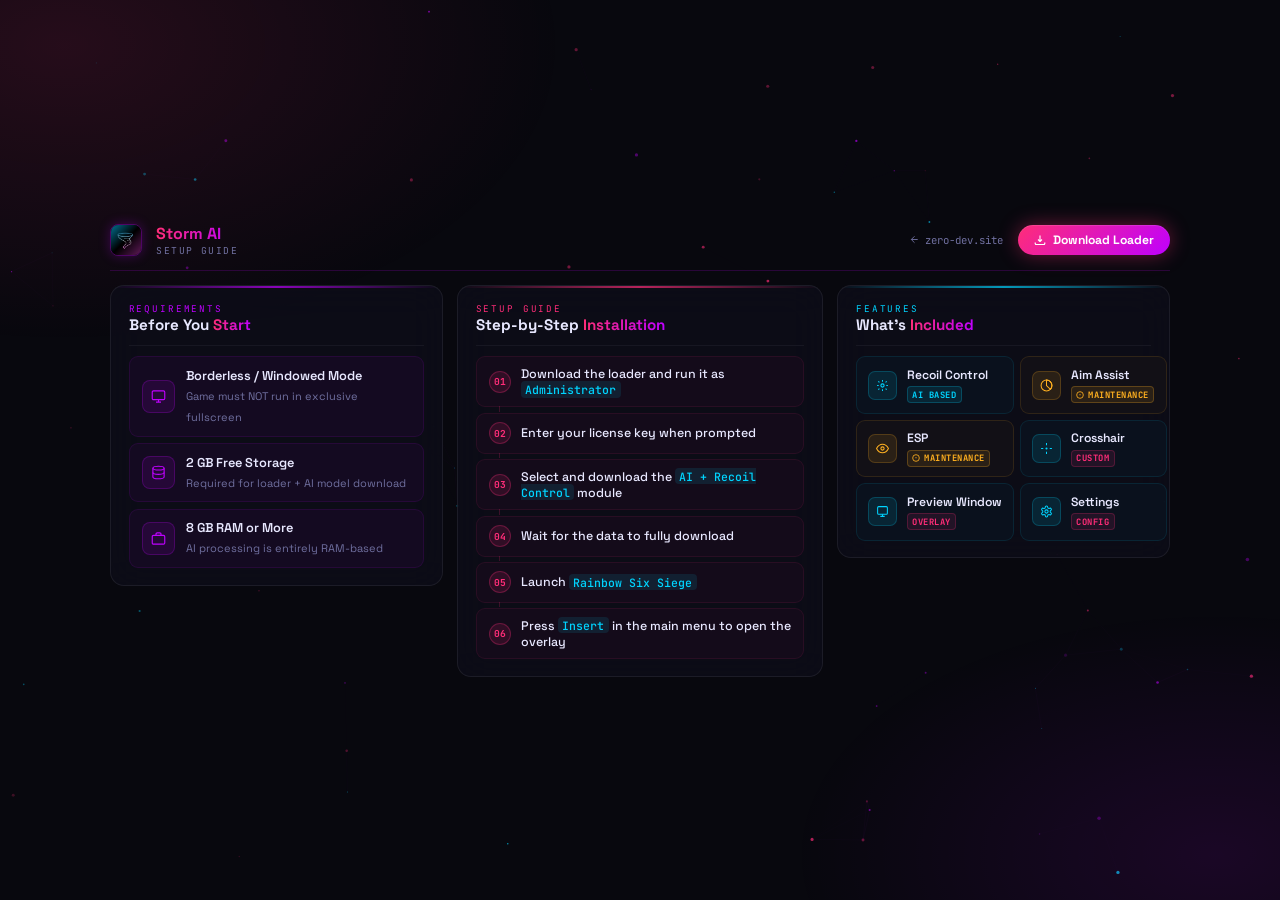
==== commit eb2504e5: "fix layout: centered panel, auto-height cols, particle canvas" ====
--- a/storm/index.html
+++ b/storm/index.html
@@ -3,7 +3,7 @@
 <head>
   <meta charset="UTF-8" />
   <meta name="viewport" content="width=device-width, initial-scale=1.0" />
-  <title>Storm AI â€” Setup Guide</title>
+  <title>Storm AI — Setup Guide</title>
   <link rel="preconnect" href="https://fonts.googleapis.com" />
   <link rel="preconnect" href="https://fonts.gstatic.com" crossorigin />
   <link href="https://fonts.googleapis.com/css2?family=Space+Grotesk:wght@300;400;500;600;700&family=JetBrains+Mono:wght@400;500;700&display=swap" rel="stylesheet" />
@@ -11,16 +11,16 @@
     *, *::before, *::after { box-sizing: border-box; margin: 0; padding: 0; }
 
     :root {
-      --bg:      #08080E;
-      --card:    rgba(14,14,26,0.85);
-      --pink:    #FF2D78;
-      --purple:  #BF00FF;
-      --blue:    #00D4FF;
-      --amber:   #FFB020;
-      --white:   #E8E8FF;
-      --muted:   #7070A0;
-      --sans:    'Space Grotesk', sans-serif;
-      --mono:    'JetBrains Mono', monospace;
+      --bg:     #08080E;
+      --card:   rgba(13,13,24,0.88);
+      --pink:   #FF2D78;
+      --purple: #BF00FF;
+      --blue:   #00D4FF;
+      --amber:  #FFB020;
+      --white:  #E8E8FF;
+      --muted:  #7070A0;
+      --sans:   'Space Grotesk', sans-serif;
+      --mono:   'JetBrains Mono', monospace;
     }
 
     html, body {
@@ -30,434 +30,428 @@
       font-family: var(--sans);
     }
 
-    /* ambient glow */
+    /* particle canvas */
+    #particles {
+      position: fixed; inset: 0; z-index: 0; pointer-events: none;
+    }
+
+    /* ambient glow on top of canvas */
     body::before {
       content: '';
-      position: fixed; inset: 0; z-index: 0; pointer-events: none;
+      position: fixed; inset: 0; z-index: 1; pointer-events: none;
       background:
-        radial-gradient(ellipse 70% 55% at 0% 0%,   rgba(255,45,120,0.13)  0%, transparent 60%),
-        radial-gradient(ellipse 55% 45% at 100% 100%, rgba(191,0,255,0.10) 0%, transparent 60%),
-        radial-gradient(ellipse 40% 40% at 50% 50%,  rgba(191,0,255,0.04)  0%, transparent 70%);
-    }
-
-    /* â”€â”€â”€ PAGE SHELL â”€â”€â”€ */
-    .page {
-      position: relative; z-index: 1;
+        radial-gradient(ellipse 65% 55% at 5%  5%,  rgba(255,45,120,0.12)  0%, transparent 60%),
+        radial-gradient(ellipse 55% 45% at 95% 95%, rgba(191,0,255,0.10)   0%, transparent 60%);
+    }
+
+    /* ─── FULL-SCREEN CENTERING SHELL ─── */
+    .shell {
+      position: relative; z-index: 2;
       height: 100vh;
-      display: grid;
-      grid-template-rows: 62px 1fr;
-      padding: 0 2rem;
-      max-width: 1380px;
-      margin: 0 auto;
+      display: flex;
+      flex-direction: column;
+      align-items: center;
+      justify-content: center;
+      padding: 1.5rem 2rem;
       gap: 0;
     }
 
-    /* â”€â”€â”€ TOPBAR â”€â”€â”€ */
+    /* ─── PANEL (topbar + columns) ─── */
+    .panel {
+      width: 100%;
+      max-width: 1060px;
+      display: flex;
+      flex-direction: column;
+      gap: 0.85rem;
+    }
+
+    /* ─── TOPBAR ─── */
     .topbar {
       display: flex;
       align-items: center;
-      gap: 1rem;
-      border-bottom: 1px solid rgba(191,0,255,0.15);
+      gap: 0.9rem;
+      padding-bottom: 0.85rem;
+      border-bottom: 1px solid rgba(191,0,255,0.18);
     }
     .logo-img {
-      width: 34px; height: 34px;
-      border-radius: 8px;
-      object-fit: cover;
+      width: 32px; height: 32px;
+      border-radius: 8px; object-fit: cover;
       border: 1px solid rgba(191,0,255,0.35);
-      box-shadow: 0 0 12px rgba(191,0,255,0.2);
+      box-shadow: 0 0 12px rgba(191,0,255,0.25);
     }
     .brand-name {
-      font-size: 1.1rem; font-weight: 700;
+      font-size: 1rem; font-weight: 700;
       background: linear-gradient(90deg, var(--pink), var(--purple));
       -webkit-background-clip: text; -webkit-text-fill-color: transparent; background-clip: text;
     }
     .brand-sub {
-      font-family: var(--mono); font-size: 0.62rem;
+      font-family: var(--mono); font-size: 0.6rem;
       color: var(--muted); letter-spacing: 0.15em; text-transform: uppercase;
-      margin-left: 0.15rem;
-    }
-    .topbar-spacer { flex: 1; }
+    }
+    .spacer { flex: 1; }
     .back-btn {
-      font-family: var(--mono); font-size: 0.68rem;
+      font-family: var(--mono); font-size: 0.67rem;
       color: var(--muted); text-decoration: none;
       display: flex; align-items: center; gap: 0.35rem;
       transition: color 0.2s;
     }
     .back-btn:hover { color: var(--white); }
     .dl-btn {
-      display: inline-flex; align-items: center; gap: 0.5rem;
-      padding: 0.48rem 1.1rem;
+      display: inline-flex; align-items: center; gap: 0.45rem;
+      padding: 0.42rem 1rem;
       border-radius: 100px;
-      background: linear-gradient(135deg, var(--pink) 0%, var(--purple) 100%);
-      color: #fff; font-weight: 700; font-size: 0.78rem;
-      text-decoration: none; letter-spacing: 0.02em;
-      box-shadow: 0 0 22px rgba(255,45,120,0.35), inset 0 1px 0 rgba(255,255,255,0.12);
+      background: linear-gradient(135deg, var(--pink), var(--purple));
+      color: #fff; font-weight: 700; font-size: 0.76rem;
+      text-decoration: none;
+      box-shadow: 0 0 20px rgba(255,45,120,0.4), inset 0 1px 0 rgba(255,255,255,0.12);
       transition: box-shadow 0.25s, transform 0.2s;
     }
     .dl-btn:hover {
-      box-shadow: 0 0 40px rgba(255,45,120,0.6), 0 0 80px rgba(191,0,255,0.2), inset 0 1px 0 rgba(255,255,255,0.15);
+      box-shadow: 0 0 38px rgba(255,45,120,0.65), 0 0 70px rgba(191,0,255,0.2), inset 0 1px 0 rgba(255,255,255,0.15);
       transform: translateY(-2px);
     }
-    .dl-btn svg { width: 13px; height: 13px; }
-
-    /* â”€â”€â”€ THREE COLUMNS â”€â”€â”€ */
+    .dl-btn svg { width: 12px; height: 12px; }
+
+    /* ─── THREE COLUMNS ─── */
     .cols {
       display: grid;
-      grid-template-columns: 1fr 1.05fr 1fr;
-      gap: 1rem;
-      padding: 1rem 0 1rem;
+      grid-template-columns: 1fr 1.1fr 1fr;
+      gap: 0.9rem;
+      /* height is purely auto — driven by content */
+      align-items: start;
     }
 
     .col {
       background: var(--card);
-      border: 1px solid rgba(255,255,255,0.06);
-      border-radius: 16px;
-      padding: 1.2rem 1.25rem;
-      backdrop-filter: blur(16px);
+      border: 1px solid rgba(255,255,255,0.07);
+      border-radius: 14px;
+      padding: 1.05rem 1.1rem;
+      backdrop-filter: blur(18px);
+      -webkit-backdrop-filter: blur(18px);
       display: flex;
       flex-direction: column;
-      gap: 0.8rem;
+      gap: 0.65rem;
       position: relative;
       overflow: hidden;
     }
-    /* top accent line per column */
-    .col-req::before  { content:''; position:absolute; top:0; left:0; right:0; height:2px; background:linear-gradient(90deg,transparent,rgba(191,0,255,0.6),transparent); }
-    .col-steps::before { content:''; position:absolute; top:0; left:0; right:0; height:2px; background:linear-gradient(90deg,transparent,rgba(255,45,120,0.6),transparent); }
-    .col-feat::before  { content:''; position:absolute; top:0; left:0; right:0; height:2px; background:linear-gradient(90deg,transparent,rgba(0,212,255,0.6),transparent); }
-
-    /* subtle inner glow */
-    .col-req  { box-shadow: inset 0 0 60px rgba(191,0,255,0.03); }
-    .col-steps { box-shadow: inset 0 0 60px rgba(255,45,120,0.03); }
-    .col-feat  { box-shadow: inset 0 0 60px rgba(0,212,255,0.03); }
+    /* accent line */
+    .col-req::before   { content:''; position:absolute; top:0; left:0; right:0; height:2px; background:linear-gradient(90deg,transparent,rgba(191,0,255,0.7),transparent); }
+    .col-steps::before { content:''; position:absolute; top:0; left:0; right:0; height:2px; background:linear-gradient(90deg,transparent,rgba(255,45,120,0.7),transparent); }
+    .col-feat::before  { content:''; position:absolute; top:0; left:0; right:0; height:2px; background:linear-gradient(90deg,transparent,rgba(0,212,255,0.7),transparent); }
 
     /* col header */
     .col-hd {
-      display: flex; flex-direction: column; gap: 0.15rem;
-      padding-bottom: 0.75rem;
+      display: flex; flex-direction: column; gap: 0.1rem;
+      padding-bottom: 0.65rem;
       border-bottom: 1px solid rgba(255,255,255,0.05);
     }
     .col-eyebrow {
-      font-family: var(--mono); font-size: 0.6rem;
+      font-family: var(--mono); font-size: 0.58rem;
       letter-spacing: 0.2em; text-transform: uppercase;
     }
-    .col-req  .col-eyebrow { color: var(--purple); }
+    .col-req   .col-eyebrow { color: var(--purple); }
     .col-steps .col-eyebrow { color: var(--pink); }
     .col-feat  .col-eyebrow { color: var(--blue); }
-
-    .col-hd h2 {
-      font-size: 1rem; font-weight: 700; color: var(--white);
-      line-height: 1.2;
-    }
+    .col-hd h2 { font-size: 0.95rem; font-weight: 700; color: var(--white); line-height: 1.2; }
     .col-hd h2 em {
       font-style: normal;
-      background: linear-gradient(90deg, var(--pink), var(--purple), var(--blue));
+      background: linear-gradient(90deg, var(--pink), var(--purple));
       -webkit-background-clip: text; -webkit-text-fill-color: transparent; background-clip: text;
     }
 
-    /* â”€â”€â”€ REQUIREMENTS â”€â”€â”€ */
-    .req-list { display: flex; flex-direction: column; gap: 0.5rem; flex: 1; }
+    /* ─── REQUIREMENTS ─── */
+    .req-list { display: flex; flex-direction: column; gap: 0.4rem; }
 
     .req-row {
-      display: flex; align-items: center; gap: 0.8rem;
-      padding: 0.7rem 0.9rem;
-      border-radius: 10px;
+      display: flex; align-items: center; gap: 0.7rem;
+      padding: 0.6rem 0.75rem;
+      border-radius: 9px;
       background: rgba(191,0,255,0.05);
       border: 1px solid rgba(191,0,255,0.1);
       cursor: default;
-      transition: background 0.22s, border-color 0.22s, transform 0.2s;
-    }
-    .req-row:hover {
-      background: rgba(191,0,255,0.12);
-      border-color: rgba(191,0,255,0.4);
-      transform: translateX(5px);
-    }
+      transition: background 0.2s, border-color 0.2s, transform 0.2s;
+    }
+    .req-row:hover { background: rgba(191,0,255,0.11); border-color: rgba(191,0,255,0.38); transform: translateX(4px); }
     .req-ico {
-      width: 36px; height: 36px; border-radius: 9px; flex-shrink: 0;
-      background: rgba(191,0,255,0.12); border: 1px solid rgba(191,0,255,0.25);
+      width: 33px; height: 33px; border-radius: 8px; flex-shrink: 0;
+      background: rgba(191,0,255,0.1); border: 1px solid rgba(191,0,255,0.22);
       display: flex; align-items: center; justify-content: center;
       color: var(--purple);
-      box-shadow: 0 0 10px rgba(191,0,255,0.1);
-    }
-    .req-ico svg { width: 17px; height: 17px; }
-    .req-body strong { display: block; font-size: 0.83rem; font-weight: 600; color: var(--white); }
-    .req-body span   { font-size: 0.71rem; color: var(--muted); }
-
-    /* â”€â”€â”€ STEPS â”€â”€â”€ */
-    .steps-list { display: flex; flex-direction: column; gap: 0.42rem; flex: 1; }
+    }
+    .req-ico svg { width: 15px; height: 15px; }
+    .req-body strong { display: block; font-size: 0.8rem; font-weight: 600; color: var(--white); }
+    .req-body span   { font-size: 0.69rem; color: var(--muted); }
+
+    /* ─── STEPS ─── */
+    .steps-list { display: flex; flex-direction: column; gap: 0.35rem; }
 
     .step {
-      display: flex; align-items: center; gap: 0.75rem;
-      padding: 0.6rem 0.85rem;
-      border-radius: 10px;
+      display: flex; align-items: center; gap: 0.65rem;
+      padding: 0.52rem 0.75rem;
+      border-radius: 9px;
       background: rgba(255,45,120,0.04);
       border: 1px solid rgba(255,45,120,0.09);
-      cursor: default;
-      transition: background 0.22s, border-color 0.22s, transform 0.2s;
-      position: relative;
-    }
-    .step:hover {
-      background: rgba(255,45,120,0.1);
-      border-color: rgba(255,45,120,0.4);
-      transform: translateX(5px);
-    }
+      cursor: default; position: relative;
+      transition: background 0.2s, border-color 0.2s, transform 0.2s;
+    }
+    .step:hover { background: rgba(255,45,120,0.1); border-color: rgba(255,45,120,0.38); transform: translateX(4px); }
     .step-n {
-      width: 24px; height: 24px; border-radius: 50%; flex-shrink: 0;
-      background: rgba(255,45,120,0.12); border: 1px solid rgba(255,45,120,0.3);
+      width: 22px; height: 22px; border-radius: 50%; flex-shrink: 0;
+      background: rgba(255,45,120,0.12); border: 1px solid rgba(255,45,120,0.28);
       display: flex; align-items: center; justify-content: center;
-      font-family: var(--mono); font-size: 0.65rem; font-weight: 700; color: var(--pink);
-    }
-    .step-txt {
-      font-size: 0.8rem; font-weight: 500; color: var(--white); line-height: 1.35;
-    }
+      font-family: var(--mono); font-size: 0.6rem; font-weight: 700; color: var(--pink);
+    }
+    .step-txt { font-size: 0.78rem; font-weight: 500; color: var(--white); line-height: 1.3; }
     .step-txt code {
-      font-family: var(--mono); font-size: 0.74rem; color: var(--blue);
-      background: rgba(0,212,255,0.1); padding: 0.08em 0.4em; border-radius: 4px;
-    }
-    /* connector */
+      font-family: var(--mono); font-size: 0.72rem; color: var(--blue);
+      background: rgba(0,212,255,0.1); padding: 0.06em 0.38em; border-radius: 4px;
+    }
     .step:not(:last-child)::after {
-      content:'';
-      position: absolute; left: calc(0.85rem + 11px); bottom: -0.42rem;
-      width: 1px; height: 0.42rem;
-      background: rgba(255,45,120,0.18);
-    }
-
-    /* â”€â”€â”€ FEATURES â”€â”€â”€ */
-    .feat-grid {
-      display: grid;
-      grid-template-columns: 1fr 1fr;
-      gap: 0.45rem;
-      flex: 1;
-    }
+      content: '';
+      position: absolute; left: calc(0.75rem + 10px); bottom: -0.35rem;
+      width: 1px; height: 0.35rem;
+      background: rgba(255,45,120,0.2);
+    }
+
+    /* ─── FEATURES ─── */
+    .feat-grid { display: grid; grid-template-columns: 1fr 1fr; gap: 0.38rem; }
 
     .feat {
-      padding: 0.7rem 0.8rem;
-      border-radius: 10px;
+      padding: 0.6rem 0.7rem;
+      border-radius: 9px;
       border: 1px solid rgba(0,212,255,0.1);
       background: rgba(0,212,255,0.03);
-      display: flex; align-items: center; gap: 0.7rem;
+      display: flex; align-items: center; gap: 0.6rem;
       cursor: default;
-      transition: background 0.22s, border-color 0.22s, transform 0.18s, box-shadow 0.22s;
+      transition: background 0.2s, border-color 0.2s, transform 0.18s, box-shadow 0.2s;
     }
     .feat:hover {
-      background: rgba(0,212,255,0.09);
-      border-color: rgba(0,212,255,0.38);
-      transform: translateY(-3px);
-      box-shadow: 0 8px 28px rgba(0,0,0,0.35), 0 0 20px rgba(0,212,255,0.08);
+      background: rgba(0,212,255,0.09); border-color: rgba(0,212,255,0.35);
+      transform: translateY(-2px);
+      box-shadow: 0 6px 22px rgba(0,0,0,0.3), 0 0 16px rgba(0,212,255,0.07);
     }
     .feat.maint { border-color: rgba(255,176,32,0.12); background: rgba(255,176,32,0.03); }
     .feat.maint:hover {
-      background: rgba(255,176,32,0.09);
-      border-color: rgba(255,176,32,0.38);
-      box-shadow: 0 8px 28px rgba(0,0,0,0.35), 0 0 20px rgba(255,176,32,0.08);
-    }
-
+      background: rgba(255,176,32,0.09); border-color: rgba(255,176,32,0.35);
+      box-shadow: 0 6px 22px rgba(0,0,0,0.3), 0 0 16px rgba(255,176,32,0.07);
+    }
     .feat-ico {
-      width: 32px; height: 32px; border-radius: 8px; flex-shrink: 0;
+      width: 29px; height: 29px; border-radius: 7px; flex-shrink: 0;
       display: flex; align-items: center; justify-content: center;
-      background: rgba(0,212,255,0.1); border: 1px solid rgba(0,212,255,0.22);
-      color: var(--blue);
-    }
-    .feat-ico svg { width: 15px; height: 15px; }
-    .feat.maint .feat-ico { background: rgba(255,176,32,0.1); border-color: rgba(255,176,32,0.22); color: var(--amber); }
-
-    .feat-info { display: flex; flex-direction: column; gap: 0.25rem; min-width: 0; }
-    .feat-name { font-size: 0.79rem; font-weight: 600; color: var(--white); white-space: nowrap; overflow: hidden; text-overflow: ellipsis; }
+      background: rgba(0,212,255,0.1); border: 1px solid rgba(0,212,255,0.2); color: var(--blue);
+    }
+    .feat-ico svg { width: 13px; height: 13px; }
+    .feat.maint .feat-ico { background: rgba(255,176,32,0.1); border-color: rgba(255,176,32,0.2); color: var(--amber); }
+    .feat-info { display: flex; flex-direction: column; gap: 0.22rem; min-width: 0; }
+    .feat-name { font-size: 0.76rem; font-weight: 600; color: var(--white); white-space: nowrap; overflow: hidden; text-overflow: ellipsis; }
     .badge {
-      display: inline-flex; align-items: center; gap: 0.3rem;
-      font-family: var(--mono); font-size: 0.57rem; font-weight: 700;
+      display: inline-flex; align-items: center; gap: 0.25rem;
+      font-family: var(--mono); font-size: 0.55rem; font-weight: 700;
       letter-spacing: 0.06em; text-transform: uppercase;
-      padding: 0.18em 0.55em; border-radius: 4px;
-      width: fit-content;
-    }
-    .badge-ai   { background: rgba(0,212,255,0.1);   color: var(--blue);   border: 1px solid rgba(0,212,255,0.22); }
-    .badge-mnt  { background: rgba(255,176,32,0.1);  color: var(--amber);  border: 1px solid rgba(255,176,32,0.25); }
-    .badge-std  { background: rgba(255,45,120,0.1);  color: var(--pink);   border: 1px solid rgba(255,45,120,0.22); }
-    .badge svg  { width: 9px; height: 9px; }
-
-    /* scrollbar safety */
+      padding: 0.15em 0.5em; border-radius: 4px; width: fit-content;
+    }
+    .badge-ai  { background: rgba(0,212,255,0.1);  color: var(--blue);  border: 1px solid rgba(0,212,255,0.22); }
+    .badge-mnt { background: rgba(255,176,32,0.1); color: var(--amber); border: 1px solid rgba(255,176,32,0.25); }
+    .badge-std { background: rgba(255,45,120,0.1); color: var(--pink);  border: 1px solid rgba(255,45,120,0.22); }
+    .badge svg { width: 8px; height: 8px; }
+
     ::-webkit-scrollbar { width: 3px; }
     ::-webkit-scrollbar-thumb { background: var(--purple); border-radius: 2px; }
   </style>
 </head>
 <body>
-<div class="page">
-
-  <!-- TOPBAR -->
-  <header class="topbar">
-    <img class="logo-img" src="../assets/logos/stormai.png" alt="Storm AI" />
-    <div>
-      <div class="brand-name">Storm AI</div>
-      <div class="brand-sub">Setup Guide</div>
+
+<canvas id="particles"></canvas>
+
+<div class="shell">
+  <div class="panel">
+
+    <!-- TOPBAR -->
+    <header class="topbar">
+      <img class="logo-img" src="../assets/logos/stormai.png" alt="Storm AI" />
+      <div>
+        <div class="brand-name">Storm AI</div>
+        <div class="brand-sub">Setup Guide</div>
+      </div>
+      <div class="spacer"></div>
+      <a href="https://zero-dev.site" class="back-btn">
+        <svg viewBox="0 0 24 24" fill="none" stroke="currentColor" stroke-width="2" width="11" height="11"><path d="M19 12H5M12 5l-7 7 7 7"/></svg>
+        zero-dev.site
+      </a>
+      <a href="https://pub-0d397863dbcf4951a6ac7777b02cb3f5.r2.dev/StormLoader.exe" class="dl-btn" download>
+        <svg viewBox="0 0 24 24" fill="none" stroke="currentColor" stroke-width="2.2"><path d="M12 15V3m0 12-4-4m4 4 4-4M2 17l.621 2.485A2 2 0 0 0 4.561 21h14.878a2 2 0 0 0 1.94-1.515L22 17"/></svg>
+        Download Loader
+      </a>
+    </header>
+
+    <!-- COLUMNS -->
+    <div class="cols">
+
+      <!-- Requirements -->
+      <div class="col col-req">
+        <div class="col-hd">
+          <div class="col-eyebrow">Requirements</div>
+          <h2>Before You <em>Start</em></h2>
+        </div>
+        <div class="req-list">
+          <div class="req-row">
+            <div class="req-ico">
+              <svg viewBox="0 0 24 24" fill="none" stroke="currentColor" stroke-width="1.8"><rect x="2" y="3" width="20" height="14" rx="2"/><path d="M8 21h8M12 17v4"/></svg>
+            </div>
+            <div class="req-body">
+              <strong>Borderless / Windowed Mode</strong>
+              <span>Game must NOT run in exclusive fullscreen</span>
+            </div>
+          </div>
+          <div class="req-row">
+            <div class="req-ico">
+              <svg viewBox="0 0 24 24" fill="none" stroke="currentColor" stroke-width="1.8"><ellipse cx="12" cy="5" rx="9" ry="3"/><path d="M3 5v14c0 1.66 4.03 3 9 3s9-1.34 9-3V5"/><path d="M3 12c0 1.66 4.03 3 9 3s9-1.34 9-3"/></svg>
+            </div>
+            <div class="req-body">
+              <strong>2 GB Free Storage</strong>
+              <span>Required for loader + AI model download</span>
+            </div>
+          </div>
+          <div class="req-row">
+            <div class="req-ico">
+              <svg viewBox="0 0 24 24" fill="none" stroke="currentColor" stroke-width="1.8"><rect x="2" y="7" width="20" height="14" rx="2"/><path d="M16 7V5a2 2 0 0 0-2-2h-4a2 2 0 0 0-2 2v2"/></svg>
+            </div>
+            <div class="req-body">
+              <strong>8 GB RAM or More</strong>
+              <span>AI processing is entirely RAM-based</span>
+            </div>
+          </div>
+        </div>
+      </div>
+
+      <!-- Setup Steps -->
+      <div class="col col-steps">
+        <div class="col-hd">
+          <div class="col-eyebrow">Setup Guide</div>
+          <h2>Step-by-Step <em>Installation</em></h2>
+        </div>
+        <div class="steps-list">
+          <div class="step"><div class="step-n">01</div><div class="step-txt">Download the loader and run it as <code>Administrator</code></div></div>
+          <div class="step"><div class="step-n">02</div><div class="step-txt">Enter your license key when prompted</div></div>
+          <div class="step"><div class="step-n">03</div><div class="step-txt">Select and download the <code>AI + Recoil Control</code> module</div></div>
+          <div class="step"><div class="step-n">04</div><div class="step-txt">Wait for the data to fully download</div></div>
+          <div class="step"><div class="step-n">05</div><div class="step-txt">Launch <code>Rainbow Six Siege</code></div></div>
+          <div class="step"><div class="step-n">06</div><div class="step-txt">Press <code>Insert</code> in the main menu to open the overlay</div></div>
+        </div>
+      </div>
+
+      <!-- Features -->
+      <div class="col col-feat">
+        <div class="col-hd">
+          <div class="col-eyebrow">Features</div>
+          <h2>What's <em>Included</em></h2>
+        </div>
+        <div class="feat-grid">
+          <div class="feat">
+            <div class="feat-ico"><svg viewBox="0 0 24 24" fill="none" stroke="currentColor" stroke-width="1.9"><circle cx="12" cy="12" r="3"/><path d="M12 2v3M12 19v3M2 12h3M19 12h3M4.22 4.22l2.12 2.12M17.66 17.66l2.12 2.12M4.22 19.78l2.12-2.12M17.66 6.34l2.12-2.12"/></svg></div>
+            <div class="feat-info"><div class="feat-name">Recoil Control</div><span class="badge badge-ai">AI Based</span></div>
+          </div>
+          <div class="feat maint">
+            <div class="feat-ico"><svg viewBox="0 0 24 24" fill="none" stroke="currentColor" stroke-width="1.9"><circle cx="12" cy="12" r="10"/><path d="M22 12a10 10 0 0 0-10-10v10l7.07 7.07A10 10 0 0 0 22 12z"/></svg></div>
+            <div class="feat-info"><div class="feat-name">Aim Assist</div><span class="badge badge-mnt"><svg viewBox="0 0 24 24" fill="none" stroke="currentColor" stroke-width="2.5"><path d="M12 9v4M12 17h.01"/><circle cx="12" cy="12" r="10"/></svg>Maintenance</span></div>
+          </div>
+          <div class="feat maint">
+            <div class="feat-ico"><svg viewBox="0 0 24 24" fill="none" stroke="currentColor" stroke-width="1.9"><path d="M1 12s4-8 11-8 11 8 11 8-4 8-11 8-11-8-11-8z"/><circle cx="12" cy="12" r="3"/></svg></div>
+            <div class="feat-info"><div class="feat-name">ESP</div><span class="badge badge-mnt"><svg viewBox="0 0 24 24" fill="none" stroke="currentColor" stroke-width="2.5"><path d="M12 9v4M12 17h.01"/><circle cx="12" cy="12" r="10"/></svg>Maintenance</span></div>
+          </div>
+          <div class="feat">
+            <div class="feat-ico"><svg viewBox="0 0 24 24" fill="none" stroke="currentColor" stroke-width="1.9"><circle cx="12" cy="12" r="1"/><path d="M12 2v4M12 18v4M2 12h4M18 12h4"/></svg></div>
+            <div class="feat-info"><div class="feat-name">Crosshair</div><span class="badge badge-std">Custom</span></div>
+          </div>
+          <div class="feat">
+            <div class="feat-ico"><svg viewBox="0 0 24 24" fill="none" stroke="currentColor" stroke-width="1.9"><rect x="3" y="3" width="18" height="14" rx="2"/><path d="M8 21h8M12 17v4"/></svg></div>
+            <div class="feat-info"><div class="feat-name">Preview Window</div><span class="badge badge-std">Overlay</span></div>
+          </div>
+          <div class="feat">
+            <div class="feat-ico"><svg viewBox="0 0 24 24" fill="none" stroke="currentColor" stroke-width="1.9"><path d="M12.22 2h-.44a2 2 0 0 0-2 2v.18a2 2 0 0 1-1 1.73l-.43.25a2 2 0 0 1-2 0l-.15-.08a2 2 0 0 0-2.73.73l-.22.38a2 2 0 0 0 .73 2.73l.15.1a2 2 0 0 1 1 1.72v.51a2 2 0 0 1-1 1.74l-.15.09a2 2 0 0 0-.73 2.73l.22.38a2 2 0 0 0 2.73.73l.15-.08a2 2 0 0 1 2 0l.43.25a2 2 0 0 1 1 1.73V20a2 2 0 0 0 2 2h.44a2 2 0 0 0 2-2v-.18a2 2 0 0 1 1-1.73l.43-.25a2 2 0 0 1 2 0l.15.08a2 2 0 0 0 2.73-.73l.22-.39a2 2 0 0 0-.73-2.73l-.15-.08a2 2 0 0 1-1-1.74v-.5a2 2 0 0 1 1-1.74l.15-.09a2 2 0 0 0 .73-2.73l-.22-.38a2 2 0 0 0-2.73-.73l-.15.08a2 2 0 0 1-2 0l-.43-.25a2 2 0 0 1-1-1.73V4a2 2 0 0 0-2-2z"/><circle cx="12" cy="12" r="3"/></svg></div>
+            <div class="feat-info"><div class="feat-name">Settings</div><span class="badge badge-std">Config</span></div>
+          </div>
+        </div>
+      </div>
+
     </div>
-    <div class="topbar-spacer"></div>
-    <a href="https://zero-dev.site" class="back-btn">
-      <svg viewBox="0 0 24 24" fill="none" stroke="currentColor" stroke-width="2" width="12" height="12"><path d="M19 12H5M12 5l-7 7 7 7"/></svg>
-      zero-dev.site
-    </a>
-    <a href="https://pub-0d397863dbcf4951a6ac7777b02cb3f5.r2.dev/StormLoader.exe" class="dl-btn" download>
-      <svg viewBox="0 0 24 24" fill="none" stroke="currentColor" stroke-width="2.2"><path d="M12 15V3m0 12-4-4m4 4 4-4M2 17l.621 2.485A2 2 0 0 0 4.561 21h14.878a2 2 0 0 0 1.94-1.515L22 17"/></svg>
-      Download Loader
-    </a>
-  </header>
-
-  <!-- COLUMNS -->
-  <div class="cols">
-
-    <!-- â”€â”€ Requirements â”€â”€ -->
-    <div class="col col-req">
-      <div class="col-hd">
-        <div class="col-eyebrow">Requirements</div>
-        <h2>Before You <em>Start</em></h2>
-      </div>
-      <div class="req-list">
-
-        <div class="req-row">
-          <div class="req-ico">
-            <svg viewBox="0 0 24 24" fill="none" stroke="currentColor" stroke-width="1.8"><rect x="2" y="3" width="20" height="14" rx="2"/><path d="M8 21h8M12 17v4"/></svg>
-          </div>
-          <div class="req-body">
-            <strong>Borderless / Windowed Mode</strong>
-            <span>Game must NOT run in exclusive fullscreen</span>
-          </div>
-        </div>
-
-        <div class="req-row">
-          <div class="req-ico">
-            <svg viewBox="0 0 24 24" fill="none" stroke="currentColor" stroke-width="1.8"><path d="M22 12H2M2 12l4-4M2 12l4 4M22 12l-4-4M22 12l-4 4"/><rect x="6" y="6" width="12" height="12" rx="2"/></svg>
-          </div>
-          <div class="req-body">
-            <strong>2 GB Free Storage</strong>
-            <span>Required for loader + AI model download</span>
-          </div>
-        </div>
-
-        <div class="req-row">
-          <div class="req-ico">
-            <svg viewBox="0 0 24 24" fill="none" stroke="currentColor" stroke-width="1.8"><rect x="2" y="7" width="20" height="14" rx="2"/><path d="M16 7V5a2 2 0 0 0-2-2h-4a2 2 0 0 0-2 2v2M12 12v5M9.5 12h5"/></svg>
-          </div>
-          <div class="req-body">
-            <strong>8 GB RAM or More</strong>
-            <span>AI processing is entirely RAM-based</span>
-          </div>
-        </div>
-
-      </div>
-    </div>
-
-    <!-- â”€â”€ Setup Steps â”€â”€ -->
-    <div class="col col-steps">
-      <div class="col-hd">
-        <div class="col-eyebrow">Setup Guide</div>
-        <h2>Step-by-Step <em>Installation</em></h2>
-      </div>
-      <div class="steps-list">
-
-        <div class="step">
-          <div class="step-n">01</div>
-          <div class="step-txt">Download the loader and run it as <code>Administrator</code></div>
-        </div>
-        <div class="step">
-          <div class="step-n">02</div>
-          <div class="step-txt">Enter your license key when prompted</div>
-        </div>
-        <div class="step">
-          <div class="step-n">03</div>
-          <div class="step-txt">Select and download the <code>AI + Recoil Control</code> module</div>
-        </div>
-        <div class="step">
-          <div class="step-n">04</div>
-          <div class="step-txt">Wait for the data to fully download</div>
-        </div>
-        <div class="step">
-          <div class="step-n">05</div>
-          <div class="step-txt">Launch <code>Rainbow Six Siege</code></div>
-        </div>
-        <div class="step">
-          <div class="step-n">06</div>
-          <div class="step-txt">Press <code>Insert</code> in the main menu to open the overlay</div>
-        </div>
-
-      </div>
-    </div>
-
-    <!-- â”€â”€ Features â”€â”€ -->
-    <div class="col col-feat">
-      <div class="col-hd">
-        <div class="col-eyebrow">Features</div>
-        <h2>What's <em>Included</em></h2>
-      </div>
-      <div class="feat-grid">
-
-        <div class="feat">
-          <div class="feat-ico">
-            <svg viewBox="0 0 24 24" fill="none" stroke="currentColor" stroke-width="1.9"><circle cx="12" cy="12" r="3"/><path d="M12 2v3M12 19v3M2 12h3M19 12h3M4.22 4.22l2.12 2.12M17.66 17.66l2.12 2.12M4.22 19.78l2.12-2.12M17.66 6.34l2.12-2.12"/></svg>
-          </div>
-          <div class="feat-info">
-            <div class="feat-name">Recoil Control</div>
-            <span class="badge badge-ai">AI Based</span>
-          </div>
-        </div>
-
-        <div class="feat maint">
-          <div class="feat-ico">
-            <svg viewBox="0 0 24 24" fill="none" stroke="currentColor" stroke-width="1.9"><circle cx="12" cy="12" r="10"/><path d="M22 12a10 10 0 0 0-10-10v10l7.07 7.07A10 10 0 0 0 22 12z"/></svg>
-          </div>
-          <div class="feat-info">
-            <div class="feat-name">Aim Assist</div>
-            <span class="badge badge-mnt">
-              <svg viewBox="0 0 24 24" fill="none" stroke="currentColor" stroke-width="2.5"><path d="M12 9v4M12 17h.01"/><circle cx="12" cy="12" r="10"/></svg>
-              Maintenance
-            </span>
-          </div>
-        </div>
-
-        <div class="feat maint">
-          <div class="feat-ico">
-            <svg viewBox="0 0 24 24" fill="none" stroke="currentColor" stroke-width="1.9"><path d="M1 12s4-8 11-8 11 8 11 8-4 8-11 8-11-8-11-8z"/><circle cx="12" cy="12" r="3"/></svg>
-          </div>
-          <div class="feat-info">
-            <div class="feat-name">ESP</div>
-            <span class="badge badge-mnt">
-              <svg viewBox="0 0 24 24" fill="none" stroke="currentColor" stroke-width="2.5"><path d="M12 9v4M12 17h.01"/><circle cx="12" cy="12" r="10"/></svg>
-              Maintenance
-            </span>
-          </div>
-        </div>
-
-        <div class="feat">
-          <div class="feat-ico">
-            <svg viewBox="0 0 24 24" fill="none" stroke="currentColor" stroke-width="1.9"><circle cx="12" cy="12" r="1"/><path d="M12 2v4M12 18v4M2 12h4M18 12h4"/></svg>
-          </div>
-          <div class="feat-info">
-            <div class="feat-name">Crosshair</div>
-            <span class="badge badge-std">Custom</span>
-          </div>
-        </div>
-
-        <div class="feat">
-          <div class="feat-ico">
-            <svg viewBox="0 0 24 24" fill="none" stroke="currentColor" stroke-width="1.9"><rect x="3" y="3" width="18" height="14" rx="2"/><path d="M8 21h8M12 17v4"/></svg>
-          </div>
-          <div class="feat-info">
-            <div class="feat-name">Preview Window</div>
-            <span class="badge badge-std">Overlay</span>
-          </div>
-        </div>
-
-        <div class="feat">
-          <div class="feat-ico">
-            <svg viewBox="0 0 24 24" fill="none" stroke="currentColor" stroke-width="1.9"><path d="M12.22 2h-.44a2 2 0 0 0-2 2v.18a2 2 0 0 1-1 1.73l-.43.25a2 2 0 0 1-2 0l-.15-.08a2 2 0 0 0-2.73.73l-.22.38a2 2 0 0 0 .73 2.73l.15.1a2 2 0 0 1 1 1.72v.51a2 2 0 0 1-1 1.74l-.15.09a2 2 0 0 0-.73 2.73l.22.38a2 2 0 0 0 2.73.73l.15-.08a2 2 0 0 1 2 0l.43.25a2 2 0 0 1 1 1.73V20a2 2 0 0 0 2 2h.44a2 2 0 0 0 2-2v-.18a2 2 0 0 1 1-1.73l.43-.25a2 2 0 0 1 2 0l.15.08a2 2 0 0 0 2.73-.73l.22-.39a2 2 0 0 0-.73-2.73l-.15-.08a2 2 0 0 1-1-1.74v-.5a2 2 0 0 1 1-1.74l.15-.09a2 2 0 0 0 .73-2.73l-.22-.38a2 2 0 0 0-2.73-.73l-.15.08a2 2 0 0 1-2 0l-.43-.25a2 2 0 0 1-1-1.73V4a2 2 0 0 0-2-2z"/><circle cx="12" cy="12" r="3"/></svg>
-          </div>
-          <div class="feat-info">
-            <div class="feat-name">Settings</div>
-            <span class="badge badge-std">Config</span>
-          </div>
-        </div>
-
-      </div>
-    </div>
-
   </div>
 </div>
+
+<script>
+(function () {
+  var canvas = document.getElementById('particles');
+  var ctx = canvas.getContext('2d');
+  var particles = [];
+  var W, H;
+
+  function resize() {
+    W = canvas.width  = window.innerWidth;
+    H = canvas.height = window.innerHeight;
+  }
+  resize();
+  window.addEventListener('resize', resize);
+
+  var COLORS = ['rgba(255,45,120,', 'rgba(191,0,255,', 'rgba(0,212,255,'];
+
+  function Particle() {
+    this.reset();
+  }
+  Particle.prototype.reset = function () {
+    this.x    = Math.random() * W;
+    this.y    = Math.random() * H;
+    this.r    = Math.random() * 1.4 + 0.4;
+    this.vx   = (Math.random() - 0.5) * 0.35;
+    this.vy   = (Math.random() - 0.5) * 0.35;
+    this.col  = COLORS[Math.floor(Math.random() * COLORS.length)];
+    this.a    = Math.random() * 0.55 + 0.15;
+    this.ta   = this.a;
+    this.fade = Math.random() * 0.003 + 0.001;
+    this.dir  = 1;
+  };
+  Particle.prototype.update = function () {
+    this.x += this.vx;
+    this.y += this.vy;
+    this.a += this.fade * this.dir;
+    if (this.a >= this.ta || this.a <= 0.05) this.dir *= -1;
+    if (this.x < -5 || this.x > W + 5 || this.y < -5 || this.y > H + 5) this.reset();
+  };
+  Particle.prototype.draw = function () {
+    ctx.beginPath();
+    ctx.arc(this.x, this.y, this.r, 0, Math.PI * 2);
+    ctx.fillStyle = this.col + this.a.toFixed(2) + ')';
+    ctx.fill();
+  };
+
+  for (var i = 0; i < 75; i++) particles.push(new Particle());
+
+  function draw() {
+    ctx.clearRect(0, 0, W, H);
+    for (var i = 0; i < particles.length; i++) {
+      particles[i].update();
+      particles[i].draw();
+    }
+
+    /* subtle connection lines */
+    for (var a = 0; a < particles.length; a++) {
+      for (var b = a + 1; b < particles.length; b++) {
+        var dx = particles[a].x - particles[b].x;
+        var dy = particles[a].y - particles[b].y;
+        var dist = Math.sqrt(dx * dx + dy * dy);
+        if (dist < 90) {
+          ctx.beginPath();
+          ctx.moveTo(particles[a].x, particles[a].y);
+          ctx.lineTo(particles[b].x, particles[b].y);
+          ctx.strokeStyle = 'rgba(191,0,255,' + ((1 - dist / 90) * 0.08).toFixed(3) + ')';
+          ctx.lineWidth = 0.5;
+          ctx.stroke();
+        }
+      }
+    }
+    requestAnimationFrame(draw);
+  }
+  draw();
+})();
+</script>
 </body>
-</html>+</html>
